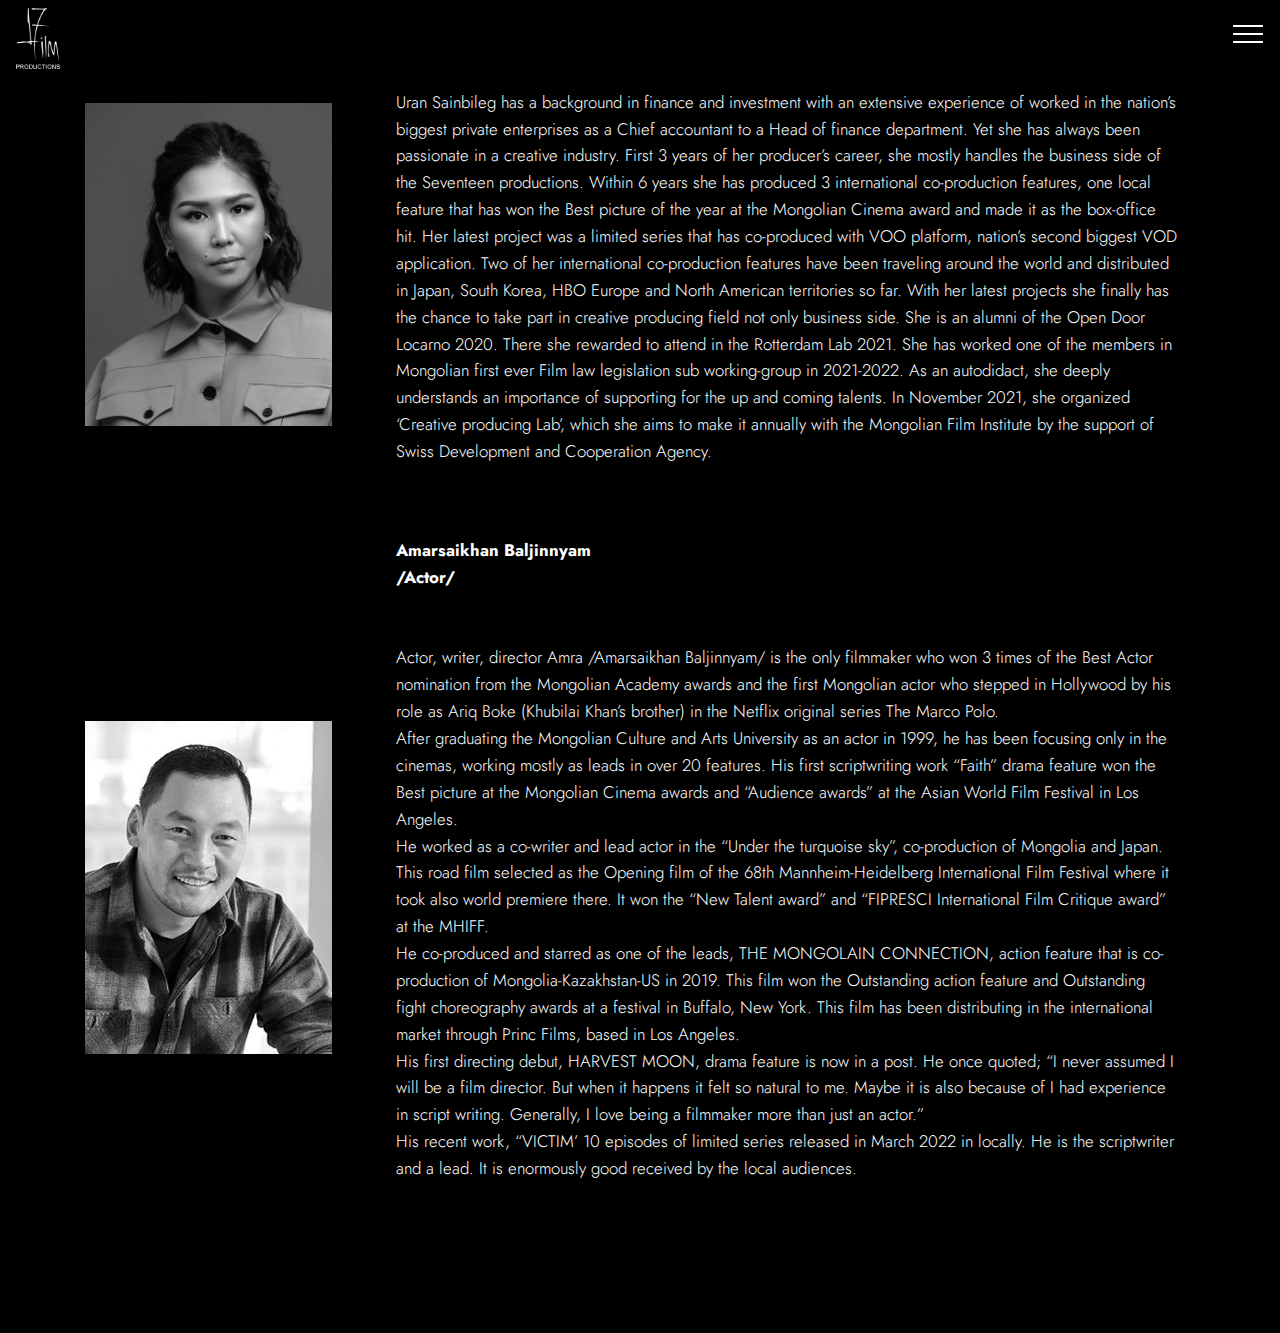
==== html.html @ 26e5ec29 "Add files via upload" ====
<!DOCTYPE html>
<html  >
<head>
  <!-- Site made with Mobirise Website Builder v4.12.4, https://mobirise.com -->
  <meta charset="UTF-8">
  <meta http-equiv="X-UA-Compatible" content="IE=edge">
  <meta name="generator" content="Mobirise v4.12.4, mobirise.com">
  <meta name="twitter:card" content="summary_large_image"/>
  <meta name="twitter:image:src" content="assets/images/html-meta.jpg">
  <meta property="og:image" content="assets/images/html-meta.jpg">
  <meta name="twitter:title" content="17 Production">
  <meta name="viewport" content="width=device-width, initial-scale=1, minimum-scale=1">
  <link rel="shortcut icon" href="assets/images/logo-white-122x169.png" type="image/x-icon">
  <meta name="description" content="17 Production - кино филм продакшин дэлгэрэнгүй
Seventeen productions is a leading Mongolian production company founded in 2016 with a name of IFI productions. It has changed the production name to Seventeen productions in 2019. It is core mission is developing the co-production model in the local film industry to establish a bridge between Mongolian talented filmmakers and international audiences. Primarily focusing on feature productions of variety of genres as social drama, road movie to mainstream action. It always welcomes to work with both upcoming and well-established talents. In the last 6 years Seventeen productions has produced total of 5 titles that includes 2 features with international productions. This milestone put them at a position of pioneer in co-production fields among the Mongolian filmmakers.">
  
  
  <title>17 Production</title>
  <link rel="stylesheet" href="assets/web/assets/mobirise-icons/mobirise-icons.css">
  <link rel="stylesheet" href="assets/bootstrap/css/bootstrap.min.css">
  <link rel="stylesheet" href="assets/bootstrap/css/bootstrap-grid.min.css">
  <link rel="stylesheet" href="assets/bootstrap/css/bootstrap-reboot.min.css">
  <link rel="stylesheet" href="assets/tether/tether.min.css">
  <link rel="stylesheet" href="assets/dropdown/css/style.css">
  <link rel="stylesheet" href="assets/animatecss/animate.min.css">
  <link rel="stylesheet" href="assets/theme/css/style.css">
  <link rel="preload" as="style" href="assets/mobirise/css/mbr-additional.css"><link rel="stylesheet" href="assets/mobirise/css/mbr-additional.css" type="text/css">
  
  
  
</head>
<body>
  <section class="menu cid-qTkzRZLJNu" once="menu" id="menu1-0">

    

    <nav class="navbar navbar-expand beta-menu navbar-dropdown align-items-center navbar-fixed-top collapsed">
        <button class="navbar-toggler navbar-toggler-right" type="button" data-toggle="collapse" data-target="#navbarSupportedContent" aria-controls="navbarSupportedContent" aria-expanded="false" aria-label="Toggle navigation">
            <div class="hamburger">
                <span></span>
                <span></span>
                <span></span>
                <span></span>
            </div>
        </button>
        <div class="menu-logo">
            <div class="navbar-brand">
                <span class="navbar-logo">
                    <a href="https://mobirise.com">
                         <img src="assets/images/logo-white-122x169.png" alt="Mobirise" title="" style="height: 3.8rem;">
                    </a>
                </span>
                
            </div>
        </div>
        <div class="collapse navbar-collapse" id="navbarSupportedContent">
            <ul class="navbar-nav nav-dropdown nav-right" data-app-modern-menu="true"><li class="nav-item">
                    <a class="nav-link link text-white display-4" href="page1.html">Harvest Moon &nbsp; &nbsp; &nbsp; &nbsp; &nbsp; &nbsp; &nbsp; &nbsp; &nbsp; &nbsp; &nbsp;&nbsp;</a>
                </li><li class="nav-item"><a class="nav-link link text-white display-4" href="page1.html#testimonials2-1y">The Mongolian Connection&nbsp; &nbsp; &nbsp; &nbsp; &nbsp; &nbsp; &nbsp; &nbsp; &nbsp; &nbsp; &nbsp; &nbsp;</a></li><li class="nav-item"><a class="nav-link link text-white display-4" href="http://undertheturquoisesky.com/" target="_blank">Under the turqouise sky &nbsp; &nbsp; &nbsp; &nbsp; &nbsp; &nbsp; &nbsp; &nbsp; &nbsp; &nbsp; &nbsp; &nbsp;</a></li><li class="nav-item"><a class="nav-link link text-white display-4" href="page1.html#testimonials2-25">Victim &nbsp; &nbsp; &nbsp; &nbsp; &nbsp; &nbsp; &nbsp; &nbsp; &nbsp; &nbsp; &nbsp; &nbsp;</a></li></ul>
            
        </div>
    </nav>
</section>

<section class="engine"><a href="https://mobirise.info/t">free amp templates</a></section><section class="testimonials2 cid-t61bu9Mz0l" id="testimonials2-i">

    

    

    <div class="container">
        <div class="media-container-row">
            <div class="mbr-figure pr-lg-5" style="width: 35%;">
              <img src="assets/images/uran-01-1162x1514.jpg" alt="" title="">
            </div>
            <div class="media-content px-3 align-self-center mbr-white py-2">
                    <p class="mbr-text testimonial-text mbr-fonts-style display-7"><strong>Uran Sainbileg </strong><br><strong>/Co-founder, Film producer/</strong><br><strong><br></strong><span style="font-style: normal;">Uran Sainbileg has a background in finance and investment with an extensive experience of worked in the nation’s biggest private enterprises as a Chief accountant to a Head of finance department. Yet she has always been passionate in a creative industry. First 3 years of her producer’s career, she mostly handles the business side of the Seventeen productions. Within 6 years she has produced 3 international co-production features, one local feature that has won the Best picture of the year at the Mongolian Cinema award and made it as the box-office hit. Her latest project was a limited series that has co-produced with VOO platform, nation’s second biggest VOD application. Two of her international co-production features have been traveling around the world and distributed in Japan, South Korea, HBO Europe and North American territories so far. With her latest projects she finally has the chance to take part in creative producing field not only business side. She is an alumni of the Open Door Locarno 2020. There she rewarded to attend in the Rotterdam Lab 2021. She has worked one of the members in Mongolian first ever Film law legislation sub working-group in 2021-2022. As an autodidact, she deeply understands an importance of supporting for the up and coming talents. In November 2021, she organized ‘Creative producing Lab’, which she aims to make it annually with the Mongolian Film Institute by the support of Swiss Development and Cooperation Agency.
                    </span></p>
                    <p class="mbr-author-name pt-4 mb-2 mbr-fonts-style display-7"></p>
                    <p class="mbr-author-desc mbr-fonts-style display-7"></p>
            </div>
        </div>
    </div>
</section>

<section class="testimonials2 cid-t61bvjloVz" id="testimonials2-j">

    

    

    <div class="container">
        <div class="media-container-row">
            <div class="mbr-figure pr-lg-5" style="width: 35%;">
              <img src="assets/images/amra-01-313x422.jpg" alt="" title="">
            </div>
            <div class="media-content px-3 align-self-center mbr-white py-2">
                    <p class="mbr-text testimonial-text mbr-fonts-style display-7"><span style="font-style: normal;"><strong>Amarsaikhan Baljinnyam</strong></span><br><span style="font-style: normal;"><strong>/Actor/<br></strong><br><br>Actor, writer, director Amra /Amarsaikhan Baljinnyam/ is the only filmmaker who won 3 times of the Best Actor nomination from the Mongolian Academy awards and the first Mongolian actor who stepped in Hollywood by his role as Ariq Boke (Khubilai Khan’s brother) in the Netflix original series The Marco Polo.
<br>After graduating the Mongolian Culture and Arts University as an actor in 1999, he has been focusing only in the cinemas, working mostly as leads in over 20 features. His first scriptwriting work “Faith” drama feature won the Best picture at the Mongolian Cinema awards and “Audience awards” at the Asian World Film Festival in Los Angeles.
<br>He worked as a co-writer and lead actor in the “Under the turquoise sky”, co-production of Mongolia and Japan. This road film selected as the Opening film of the 68th Mannheim-Heidelberg International Film Festival where it took also world premiere there. It won the “New Talent award” and “FIPRESCI International Film Critique award” at the MHIFF.
<br>He co-produced and starred as one of the leads, THE MONGOLAIN CONNECTION, action feature that is co-production of Mongolia-Kazakhstan-US in 2019. This film won the Outstanding action feature and Outstanding fight choreography awards at a festival in Buffalo, New York. This film has been distributing in the international market through Princ Films, based in Los Angeles.
<br>His first directing debut, HARVEST MOON, drama feature is now in a post. He once quoted; “I never assumed I will be a film director. But when it happens it felt so natural to me. Maybe it is also because of I had experience in script writing. Generally, I love being a filmmaker more than just an actor.”
<br>His recent work, “VICTIM’ 10 episodes of limited series released in March 2022 in locally. He is the scriptwriter and a lead. It is enormously good received by the local audiences. &nbsp;</span></p>
                    <p class="mbr-author-name pt-4 mb-2 mbr-fonts-style display-7"></p>
                    <p class="mbr-author-desc mbr-fonts-style display-7"></p>
            </div>
        </div>
    </div>
</section>

<section once="footers" class="cid-t6aCAjxjKw" id="footer6-19">

    

    

    <div class="container">
        <div class="media-container-row align-center mbr-white">
            <div class="col-12">
                <p class="mbr-text mb-0 mbr-fonts-style display-7">
                    © 17PRODUCTION.MN | ALL RIGHTS RESERVED. DEVELOPED BY FAST LINE LLC © 2022 ОН
                </p>
            </div>
        </div>
    </div>
</section>


  <script src="assets/web/assets/jquery/jquery.min.js"></script>
  <script src="assets/popper/popper.min.js"></script>
  <script src="assets/bootstrap/js/bootstrap.min.js"></script>
  <script src="assets/tether/tether.min.js"></script>
  <script src="assets/dropdown/js/nav-dropdown.js"></script>
  <script src="assets/dropdown/js/navbar-dropdown.js"></script>
  <script src="assets/touchswipe/jquery.touch-swipe.min.js"></script>
  <script src="assets/viewportchecker/jquery.viewportchecker.js"></script>
  <script src="assets/smoothscroll/smooth-scroll.js"></script>
  <script src="assets/theme/js/script.js"></script>
  
  
  <input name="animation" type="hidden">
  </body>
</html>
---- assets/web/assets/mobirise-icons/mobirise-icons.css ----
@font-face {
  font-family: 'MobiriseIcons';
  src:  url('mobirise-icons.eot?spat4u');
  src:  url('mobirise-icons.eot?spat4u#iefix') format('embedded-opentype'),
    url('mobirise-icons.ttf?spat4u') format('truetype'),
    url('mobirise-icons.woff?spat4u') format('woff'),
    url('mobirise-icons.svg?spat4u#MobiriseIcons') format('svg');
  font-weight: normal;
  font-style: normal;
  font-display: swap;
}

[class^="mbri-"], [class*=" mbri-"] {
  /* use !important to prevent issues with browser extensions that change fonts */
  font-family: MobiriseIcons !important;
  speak: none;
  font-style: normal;
  font-weight: normal;
  font-variant: normal;
  text-transform: none;
  line-height: 1;

  /* Better Font Rendering =========== */
  -webkit-font-smoothing: antialiased;
  -moz-osx-font-smoothing: grayscale;
}

.mbri-add-submenu:before {
  content: "\e900";
}
.mbri-alert:before {
  content: "\e901";
}
.mbri-align-center:before {
  content: "\e902";
}
.mbri-align-justify:before {
  content: "\e903";
}
.mbri-align-left:before {
  content: "\e904";
}
.mbri-align-right:before {
  content: "\e905";
}
.mbri-android:before {
  content: "\e906";
}
.mbri-apple:before {
  content: "\e907";
}
.mbri-arrow-down:before {
  content: "\e908";
}
.mbri-arrow-next:before {
  content: "\e909";
}
.mbri-arrow-prev:before {
  content: "\e90a";
}
.mbri-arrow-up:before {
  content: "\e90b";
}
.mbri-bold:before {
  content: "\e90c";
}
.mbri-bookmark:before {
  content: "\e90d";
}
.mbri-bootstrap:before {
  content: "\e90e";
}
.mbri-briefcase:before {
  content: "\e90f";
}
.mbri-browse:before {
  content: "\e910";
}
.mbri-bulleted-list:before {
  content: "\e911";
}
.mbri-calendar:before {
  content: "\e912";
}
.mbri-camera:before {
  content: "\e913";
}
.mbri-cart-add:before {
  content: "\e914";
}
.mbri-cart-full:before {
  content: "\e915";
}
.mbri-cash:before {
  content: "\e916";
}
.mbri-change-style:before {
  content: "\e917";
}
.mbri-chat:before {
  content: "\e918";
}
.mbri-clock:before {
  content: "\e919";
}
.mbri-close:before {
  content: "\e91a";
}
.mbri-cloud:before {
  content: "\e91b";
}
.mbri-code:before {
  content: "\e91c";
}
.mbri-contact-form:before {
  content: "\e91d";
}
.mbri-credit-card:before {
  content: "\e91e";
}
.mbri-cursor-click:before {
  content: "\e91f";
}
.mbri-cust-feedback:before {
  content: "\e920";
}
.mbri-database:before {
  content: "\e921";
}
.mbri-delivery:before {
  content: "\e922";
}
.mbri-desktop:before {
  content: "\e923";
}
.mbri-devices:before {
  content: "\e924";
}
.mbri-down:before {
  content: "\e925";
}
.mbri-download:before {
  content: "\e989";
}
.mbri-drag-n-drop:before {
  content: "\e927";
}
.mbri-drag-n-drop2:before {
  content: "\e928";
}
.mbri-edit:before {
  content: "\e929";
}
.mbri-edit2:before {
  content: "\e92a";
}
.mbri-error:before {
  content: "\e92b";
}
.mbri-extension:before {
  content: "\e92c";
}
.mbri-features:before {
  content: "\e92d";
}
.mbri-file:before {
  content: "\e92e";
}
.mbri-flag:before {
  content: "\e92f";
}
.mbri-folder:before {
  content: "\e930";
}
.mbri-gift:before {
  content: "\e931";
}
.mbri-github:before {
  content: "\e932";
}
.mbri-globe:before {
  content: "\e933";
}
.mbri-globe-2:before {
  content: "\e934";
}
.mbri-growing-chart:before {
  content: "\e935";
}
.mbri-hearth:before {
  content: "\e936";
}
.mbri-help:before {
  content: "\e937";
}
.mbri-home:before {
  content: "\e938";
}
.mbri-hot-cup:before {
  content: "\e939";
}
.mbri-idea:before {
  content: "\e93a";
}
.mbri-image-gallery:before {
  content: "\e93b";
}
.mbri-image-slider:before {
  content: "\e93c";
}
.mbri-info:before {
  content: "\e93d";
}
.mbri-italic:before {
  content: "\e93e";
}
.mbri-key:before {
  content: "\e93f";
}
.mbri-laptop:before {
  content: "\e940";
}
.mbri-layers:before {
  content: "\e941";
}
.mbri-left-right:before {
  content: "\e942";
}
.mbri-left:before {
  content: "\e943";
}
.mbri-letter:before {
  content: "\e944";
}
.mbri-like:before {
  content: "\e945";
}
.mbri-link:before {
  content: "\e946";
}
.mbri-lock:before {
  content: "\e947";
}
.mbri-login:before {
  content: "\e948";
}
.mbri-logout:before {
  content: "\e949";
}
.mbri-magic-stick:before {
  content: "\e94a";
}
.mbri-map-pin:before {
  content: "\e94b";
}
.mbri-menu:before {
  content: "\e94c";
}
.mbri-mobile:before {
  content: "\e94d";
}
.mbri-mobile2:before {
  content: "\e94e";
}
.mbri-mobirise:before {
  content: "\e94f";
}
.mbri-more-horizontal:before {
  content: "\e950";
}
.mbri-more-vertical:before {
  content: "\e951";
}
.mbri-music:before {
  content: "\e952";
}
.mbri-new-file:before {
  content: "\e953";
}
.mbri-numbered-list:before {
  content: "\e954";
}
.mbri-opened-folder:before {
  content: "\e955";
}
.mbri-pages:before {
  content: "\e956";
}
.mbri-paper-plane:before {
  content: "\e957";
}
.mbri-paperclip:before {
  content: "\e958";
}
.mbri-photo:before {
  content: "\e959";
}
.mbri-photos:before {
  content: "\e95a";
}
.mbri-pin:before {
  content: "\e95b";
}
.mbri-play:before {
  content: "\e95c";
}
.mbri-plus:before {
  content: "\e95d";
}
.mbri-preview:before {
  content: "\e95e";
}
.mbri-print:before {
  content: "\e95f";
}
.mbri-protect:before {
  content: "\e960";
}
.mbri-question:before {
  content: "\e961";
}
.mbri-quote-left:before {
  content: "\e962";
}
.mbri-quote-right:before {
  content: "\e963";
}
.mbri-refresh:before {
  content: "\e964";
}
.mbri-responsive:before {
  content: "\e965";
}
.mbri-right:before {
  content: "\e966";
}
.mbri-rocket:before {
  content: "\e967";
}
.mbri-sad-face:before {
  content: "\e968";
}
.mbri-sale:before {
  content: "\e969";
}
.mbri-save:before {
  content: "\e96a";
}
.mbri-search:before {
  content: "\e96b";
}
.mbri-setting:before {
  content: "\e96c";
}
.mbri-setting2:before {
  content: "\e96d";
}
.mbri-setting3:before {
  content: "\e96e";
}
.mbri-share:before {
  content: "\e96f";
}
.mbri-shopping-bag:before {
  content: "\e970";
}
.mbri-shopping-basket:before {
  content: "\e971";
}
.mbri-shopping-cart:before {
  content: "\e972";
}
.mbri-sites:before {
  content: "\e973";
}
.mbri-smile-face:before {
  content: "\e974";
}
.mbri-speed:before {
  content: "\e975";
}
.mbri-star:before {
  content: "\e976";
}
.mbri-success:before {
  content: "\e977";
}
.mbri-sun:before {
  content: "\e978";
}
.mbri-sun2:before {
  content: "\e979";
}
.mbri-tablet:before {
  content: "\e97a";
}
.mbri-tablet-vertical:before {
  content: "\e97b";
}
.mbri-target:before {
  content: "\e97c";
}
.mbri-timer:before {
  content: "\e97d";
}
.mbri-to-ftp:before {
  content: "\e97e";
}
.mbri-to-local-drive:before {
  content: "\e97f";
}
.mbri-touch-swipe:before {
  content: "\e980";
}
.mbri-touch:before {
  content: "\e981";
}
.mbri-trash:before {
  content: "\e982";
}
.mbri-underline:before {
  content: "\e983";
}
.mbri-unlink:before {
  content: "\e984";
}
.mbri-unlock:before {
  content: "\e985";
}
.mbri-up-down:before {
  content: "\e986";
}
.mbri-up:before {
  content: "\e987";
}
.mbri-update:before {
  content: "\e988";
}
.mbri-upload:before {
 content: "\e926"; 
}
.mbri-user:before {
  content: "\e98a";
}
.mbri-user2:before {
  content: "\e98b";
}
.mbri-users:before {
  content: "\e98c";
}
.mbri-video:before {
  content: "\e98d";
}
.mbri-video-play:before {
  content: "\e98e";
}
.mbri-watch:before {
  content: "\e98f";
}
.mbri-website-theme:before {
  content: "\e990";
}
.mbri-wifi:before {
  content: "\e991";
}
.mbri-windows:before {
  content: "\e992";
}
.mbri-zoom-out:before {
  content: "\e993";
}
.mbri-redo:before {
  content: "\e994";
}
.mbri-undo:before {
  content: "\e995";
}
---- assets/dropdown/css/style.css ----
.navbar-dropdown {
  left: 0;
  padding: 0;
  position: absolute;
  right: 0;
  top: 0;
  transition: all 0.45s ease;
  z-index: 1030;
  background: #282828; }
  .navbar-dropdown .navbar-logo {
    margin-right: 0.8rem;
    transition: margin 0.3s ease-in-out;
    vertical-align: middle; }
    .navbar-dropdown .navbar-logo img {
      height: 3.125rem;
      transition: all 0.3s ease-in-out; }
    .navbar-dropdown .navbar-logo.mbr-iconfont {
      font-size: 3.125rem;
      line-height: 3.125rem; }
  .navbar-dropdown .navbar-caption {
    font-weight: 700;
    white-space: normal;
    vertical-align: -4px;
    line-height: 3.125rem !important; }
    .navbar-dropdown .navbar-caption, .navbar-dropdown .navbar-caption:hover {
      color: inherit;
      text-decoration: none; }
  .navbar-dropdown .mbr-iconfont + .navbar-caption {
    vertical-align: -1px; }
  .navbar-dropdown.navbar-fixed-top {
    position: fixed; }
  .navbar-dropdown .navbar-brand span {
    vertical-align: -4px; }
  .navbar-dropdown.bg-color.transparent {
    background: none; }
  .navbar-dropdown.navbar-short .navbar-brand {
    padding: 0.625rem 0; }
    .navbar-dropdown.navbar-short .navbar-brand span {
      vertical-align: -1px; }
  .navbar-dropdown.navbar-short .navbar-caption {
    line-height: 2.375rem !important;
    vertical-align: -2px; }
  .navbar-dropdown.navbar-short .navbar-logo {
    margin-right: 0.5rem; }
    .navbar-dropdown.navbar-short .navbar-logo img {
      height: 2.375rem; }
    .navbar-dropdown.navbar-short .navbar-logo.mbr-iconfont {
      font-size: 2.375rem;
      line-height: 2.375rem; }
  .navbar-dropdown.navbar-short .mbr-table-cell {
    height: 3.625rem; }
  .navbar-dropdown .navbar-close {
    left: 0.6875rem;
    position: fixed;
    top: 0.75rem;
    z-index: 1000; }
  .navbar-dropdown .hamburger-icon {
    content: "";
    display: inline-block;
    vertical-align: middle;
    width: 16px;
    -webkit-box-shadow: 0 -6px 0 1px #282828,0 0 0 1px #282828,0 6px 0 1px #282828;
    -moz-box-shadow: 0 -6px 0 1px #282828,0 0 0 1px #282828,0 6px 0 1px #282828;
    box-shadow: 0 -6px 0 1px #282828,0 0 0 1px #282828,0 6px 0 1px #282828; }

.dropdown-menu .dropdown-toggle[data-toggle="dropdown-submenu"]::after {
  border-bottom: 0.35em solid transparent;
  border-left: 0.35em solid;
  border-right: 0;
  border-top: 0.35em solid transparent;
  margin-left: 0.3rem; }

.dropdown-menu .dropdown-item:focus {
  outline: 0; }

.nav-dropdown {
  font-size: 0.75rem;
  font-weight: 500;
  height: auto !important; }
  .nav-dropdown .nav-btn {
    padding-left: 1rem; }
  .nav-dropdown .link {
    margin: .667em 1.667em;
    font-weight: 500;
    padding: 0;
    transition: color .2s ease-in-out; }
    .nav-dropdown .link.dropdown-toggle {
      margin-right: 2.583em; }
      .nav-dropdown .link.dropdown-toggle::after {
        margin-left: .25rem;
        border-top: 0.35em solid;
        border-right: 0.35em solid transparent;
        border-left: 0.35em solid transparent;
        border-bottom: 0; }
      .nav-dropdown .link.dropdown-toggle[aria-expanded="true"] {
        margin: 0;
        padding: 0.667em 3.263em  0.667em 1.667em; }
  .nav-dropdown .link::after,
  .nav-dropdown .dropdown-item::after {
    color: inherit; }
  .nav-dropdown .btn {
    font-size: 0.75rem;
    font-weight: 700;
    letter-spacing: 0;
    margin-bottom: 0;
    padding-left: 1.25rem;
    padding-right: 1.25rem; }
  .nav-dropdown .dropdown-menu {
    border-radius: 0;
    border: 0;
    left: 0;
    margin: 0;
    padding-bottom: 1.25rem;
    padding-top: 1.25rem;
    position: relative; }
  .nav-dropdown .dropdown-submenu {
    margin-left: 0.125rem;
    top: 0; }
  .nav-dropdown .dropdown-item {
    font-weight: 500;
    line-height: 2;
    padding: 0.3846em 4.615em 0.3846em 1.5385em;
    position: relative;
    transition: color .2s ease-in-out, background-color .2s ease-in-out; }
    .nav-dropdown .dropdown-item::after {
      margin-top: -0.3077em;
      position: absolute;
      right: 1.1538em;
      top: 50%; }
    .nav-dropdown .dropdown-item:focus, .nav-dropdown .dropdown-item:hover {
      background: none; }

@media (max-width: 767px) {
  .nav-dropdown.navbar-toggleable-sm {
    bottom: 0;
    display: none;
    left: 0;
    overflow-x: hidden;
    position: fixed;
    top: 0;
    transform: translateX(-100%);
    -ms-transform: translateX(-100%);
    -webkit-transform: translateX(-100%);
    width: 18.75rem;
    z-index: 999; } }
.nav-dropdown.navbar-toggleable-xl {
  bottom: 0;
  display: none;
  left: 0;
  overflow-x: hidden;
  position: fixed;
  top: 0;
  transform: translateX(-100%);
  -ms-transform: translateX(-100%);
  -webkit-transform: translateX(-100%);
  width: 18.75rem;
  z-index: 999; }

.nav-dropdown-sm {
  display: block !important;
  overflow-x: hidden;
  overflow: auto;
  padding-top: 3.875rem; }
  .nav-dropdown-sm::after {
    content: "";
    display: block;
    height: 3rem;
    width: 100%; }
  .nav-dropdown-sm.collapse.in ~ .navbar-close {
    display: block !important; }
  .nav-dropdown-sm.collapsing, .nav-dropdown-sm.collapse.in {
    transform: translateX(0);
    -ms-transform: translateX(0);
    -webkit-transform: translateX(0);
    transition: all 0.25s ease-out;
    -webkit-transition: all 0.25s ease-out;
    background: #282828; }
  .nav-dropdown-sm.collapsing[aria-expanded="false"] {
    transform: translateX(-100%);
    -ms-transform: translateX(-100%);
    -webkit-transform: translateX(-100%); }
  .nav-dropdown-sm .nav-item {
    display: block;
    margin-left: 0 !important;
    padding-left: 0; }
  .nav-dropdown-sm .link,
  .nav-dropdown-sm .dropdown-item {
    border-top: 1px dotted rgba(255, 255, 255, 0.1);
    font-size: 0.8125rem;
    line-height: 1.6;
    margin: 0 !important;
    padding: 0.875rem 2.4rem 0.875rem 1.5625rem !important;
    position: relative;
    white-space: normal; }
    .nav-dropdown-sm .link:focus, .nav-dropdown-sm .link:hover,
    .nav-dropdown-sm .dropdown-item:focus,
    .nav-dropdown-sm .dropdown-item:hover {
      background: rgba(0, 0, 0, 0.2) !important;
      color: #c0a375; }
  .nav-dropdown-sm .nav-btn {
    position: relative;
    padding: 1.5625rem 1.5625rem 0 1.5625rem; }
    .nav-dropdown-sm .nav-btn::before {
      border-top: 1px dotted rgba(255, 255, 255, 0.1);
      content: "";
      left: 0;
      position: absolute;
      top: 0;
      width: 100%; }
    .nav-dropdown-sm .nav-btn + .nav-btn {
      padding-top: 0.625rem; }
      .nav-dropdown-sm .nav-btn + .nav-btn::before {
        display: none; }
  .nav-dropdown-sm .btn {
    padding: 0.625rem 0; }
  .nav-dropdown-sm .dropdown-toggle[data-toggle="dropdown-submenu"]::after {
    margin-left: .25rem;
    border-top: 0.35em solid;
    border-right: 0.35em solid transparent;
    border-left: 0.35em solid transparent;
    border-bottom: 0; }
  .nav-dropdown-sm .dropdown-toggle[data-toggle="dropdown-submenu"][aria-expanded="true"]::after {
    border-top: 0;
    border-right: 0.35em solid transparent;
    border-left: 0.35em solid transparent;
    border-bottom: 0.35em solid; }
  .nav-dropdown-sm .dropdown-menu {
    margin: 0;
    padding: 0;
    position: relative;
    top: 0;
    left: 0;
    width: 100%;
    border: 0;
    float: none;
    border-radius: 0;
    background: none; }
  .nav-dropdown-sm .dropdown-submenu {
    left: 100%;
    margin-left: 0.125rem;
    margin-top: -1.25rem;
    top: 0; }

.navbar-toggleable-sm .nav-dropdown .dropdown-menu {
  position: absolute; }

.navbar-toggleable-sm .nav-dropdown .dropdown-submenu {
  left: 100%;
  margin-left: 0.125rem;
  margin-top: -1.25rem;
  top: 0; }

.navbar-toggleable-sm.opened .nav-dropdown .dropdown-menu {
  position: relative; }

.navbar-toggleable-sm.opened .nav-dropdown .dropdown-submenu {
  left: 0;
  margin-left: 00rem;
  margin-top: 0rem;
  top: 0; }

.is-builder .nav-dropdown.collapsing {
  transition: none !important; }

/*# sourceMappingURL=style.css.map */
---- assets/theme/css/style.css ----
.engine {
	position: absolute;
	text-indent: -2400px;
	text-align: center;
	padding: 0;
	top: 0;
	left: -2400px;
}/*!
 * Mobirise v4 theme (https://mobirise.com/)
 * Copyright 2017 Mobirise
 */
section {
  background-color: #eeeeee;
}

.form-control:focus {
  box-shadow: none;
}

:focus {
  outline: none;
}

body {
  font-style: normal;
  line-height: 1.5;
}

section,
.container,
.container-fluid {
  position: relative;
  word-wrap: break-word;
}

a.mbr-iconfont:hover {
  text-decoration: none;
}

.article .lead p,
.article .lead ul,
.article .lead ol,
.article .lead pre,
.article .lead blockquote {
  margin-bottom: 0;
}

ul,
ol,
pre,
blockquote {
  margin-bottom: 2.3125rem;
}

pre {
  background: #f4f4f4;
  padding: 10px 24px;
  white-space: pre-wrap;
}

.inactive {
  -webkit-user-select: none;
  -moz-user-select: none;
  -ms-user-select: none;
  user-select: none;
  pointer-events: none;
  -webkit-user-drag: none;
  user-drag: none;
}

.mbr-section__comments .row {
  justify-content: center;
  -webkit-justify-content: center;
}

a {
  font-style: normal;
  font-weight: 400;
  cursor: pointer;
}

a, a:hover {
  text-decoration: none;
}

figure {
  margin-bottom: 0;
}

body {
  color: #232323;
}

h1,
h2,
h3,
h4,
h5,
h6,
.h1,
.h2,
.h3,
.h4,
.h5,
.h6,
.display-1,
.display-2,
.display-3,
.display-4 {
  line-height: 1;
  word-break: break-word;
  word-wrap: break-word;
}

.mbr-section-title {
  font-style: normal;
  line-height: 1.2;
}

.mbr-section-subtitle {
  line-height: 1.3;
}

.mbr-text {
  font-style: normal;
  line-height: 1.6;
}

b,
strong {
  font-weight: bold;
}

blockquote {
  padding: 10px 0 10px 20px;
  position: relative;
  border-left: 2px solid;
  border-color: #ff3366;
}

input:-webkit-autofill, input:-webkit-autofill:hover, input:-webkit-autofill:focus, input:-webkit-autofill:active {
  transition-delay: 9999s;
  transition-property: background-color, color;
}

textarea[type='hidden'] {
  display: none;
}

body {
  position: relative;
}

section {
  background-position: 50% 50%;
  background-repeat: no-repeat;
  background-size: cover;
}

section .mbr-background-video,
section .mbr-background-video-preview {
  position: absolute;
  bottom: 0;
  left: 0;
  right: 0;
  top: 0;
}

.hidden {
  visibility: hidden;
}

.mbr-z-index20 {
  z-index: 20;
}

/*! Base colors */
.mbr-white {
  color: #ffffff;
}

.mbr-black {
  color: #000000;
}

.mbr-bg-white {
  background-color: #ffffff;
}

.mbr-bg-black {
  background-color: #000000;
}

/*! Text-aligns */
.align-left {
  text-align: left;
}

.align-center {
  text-align: center;
}

.align-right {
  text-align: right;
}

@media (max-width: 767px) {
  .align-left,
  .align-center,
  .align-right,
  .mbr-section-btn,
  .mbr-section-title {
    text-align: center;
  }
}

/*! Font-weight  */
.mbr-light {
  font-weight: 300;
}

.mbr-regular {
  font-weight: 400;
}

.mbr-semibold {
  font-weight: 500;
}

.mbr-bold {
  font-weight: 700;
}

/*! Media  */
.media-size-item {
  -moz-flex: 1 1 auto;
  -o-flex: 1 1 auto;
  flex: 1 1 auto;
}

.media-content {
  flex-basis: 100%;
}

.media-container-row {
  display: flex;
  flex-direction: row;
  flex-wrap: wrap;
  justify-content: center;
  align-content: center;
  align-items: start;
}

.media-container-row .media-size-item {
  width: 400px;
}

.media-container-column {
  display: flex;
  flex-direction: column;
  flex-wrap: wrap;
  justify-content: center;
  align-content: center;
  align-items: stretch;
}

.media-container-column > * {
  width: 100%;
}

@media (min-width: 992px) {
  .media-container-row {
    flex-wrap: nowrap;
  }
}

figure {
  overflow: hidden;
}

figure[mbr-media-size] {
  transition: width 0.1s;
}

.mbr-figure img,
.mbr-figure iframe {
  display: block;
  width: 100%;
}

.card {
  background-color: transparent;
  border: none;
}

.card-box {
  width: 100%;
}

.card-img {
  text-align: center;
  flex-shrink: 0;
  -webkit-flex-shrink: 0;
}

.media {
  max-width: 100%;
  margin: 0 auto;
}

.mbr-figure {
  -ms-grid-row-align: center;
  align-self: center;
}

.media-container > div {
  max-width: 100%;
}

.mbr-figure img,
.card-img img {
  width: 100%;
}

@media (max-width: 991px) {
  .media-size-item {
    width: auto !important;
  }
  .media {
    width: auto;
  }
  .mbr-figure {
    width: 100% !important;
  }
}

/*! Buttons */
.btn {
  font-weight: 500;
  border-width: 2px;
  font-style: normal;
  letter-spacing: 1px;
  margin: .4rem .8rem;
  white-space: normal;
  transition: all .3s ease-in-out;
  display: inline-flex;
  align-items: center;
  justify-content: center;
  word-break: break-word;
  -webkit-align-items: center;
  -webkit-justify-content: center;
  display: -webkit-inline-flex;
}

.btn-sm {
  font-weight: 500;
  letter-spacing: 1px;
  transition: all .3s ease-in-out;
}

.btn-md {
  font-weight: 500;
  letter-spacing: 1px;
  margin: .4rem .8rem !important;
  transition: all .3s ease-in-out;
}

.btn-lg {
  font-weight: 500;
  letter-spacing: 1px;
  margin: .4rem .8rem !important;
  transition: all .3s ease-in-out;
}

.mbr-section-btn {
  margin-left: -0.25rem;
  margin-right: -0.25rem;
  font-size: 0;
}

nav .mbr-section-btn {
  margin-left: 0rem;
  margin-right: 0rem;
}

.btn-form {
  border-radius: 0;
}

.btn-form:hover {
  cursor: pointer;
}

/*! Btn icon margin */
.btn .mbr-iconfont,
.btn.btn-sm .mbr-iconfont {
  cursor: pointer;
  margin-right: 0.5rem;
}

.btn.btn-md .mbr-iconfont,
.btn.btn-md .mbr-iconfont {
  margin-right: 0.8rem;
}

.mbr-regular {
  font-weight: 400;
}

.mbr-semibold {
  font-weight: 500;
}

.mbr-bold {
  font-weight: 700;
}

[type='submit'] {
  -webkit-appearance: none;
}

/*! Full-screen */
.mbr-fullscreen .mbr-overlay {
  min-height: 100vh;
}

.mbr-fullscreen {
  display: flex;
  display: -moz-flex;
  display: -ms-flex;
  display: -o-flex;
  align-items: center;
  -webkit-align-items: center;
  min-height: 100vh;
  padding-top: 3rem;
  padding-bottom: 3rem;
}

/*! Map */
.map {
  height: 25rem;
  position: relative;
}

.map iframe {
  width: 100%;
  height: 100%;
}

.mbr-overlay {
  background-color: #000;
  bottom: 0;
  left: 0;
  opacity: .5;
  position: absolute;
  right: 0;
  top: 0;
  z-index: 0;
  pointer-events: none;
}

/* Form */
blockquote {
  font-style: italic;
  padding: 10px 0 10px 20px;
  font-size: 1.09rem;
  position: relative;
  border-width: 3px;
}

.form-control {
  background-color: #f5f5f5;
  box-shadow: none;
  color: #565656;
  line-height: 1.43;
  min-height: 3.5em;
  padding: 1.07em .5em;
}

.form-control, .form-control:focus {
  border: 1px solid #e8e8e8;
}

.form-active .form-control:invalid {
  border-color: red;
}

.form-control-label {
  position: relative;
  cursor: pointer;
  margin-bottom: .357em;
  padding: 0;
}

.alert {
  color: #ffffff;
  border-radius: 0;
  border: 0;
  font-size: .875rem;
  line-height: 1.5;
  margin-bottom: 1.875rem;
  padding: 1.25rem;
  position: relative;
}

.alert.alert-form::after {
  background-color: inherit;
  bottom: -7px;
  content: "";
  display: block;
  height: 14px;
  left: 50%;
  margin-left: -7px;
  position: absolute;
  transform: rotate(45deg);
  width: 14px;
  -webkit-transform: rotate(45deg);
}

.form-asterisk {
  font-family: initial;
  position: absolute;
  top: -2px;
  font-weight: normal;
}

/*! Scroll to top arrow */
#scrollToTop a i:before {
  content: '';
  position: absolute;
  height: 40%;
  top: 25%;
  background: #fff;
  width: 2px;
  left: calc(50% - 1px);
}

#scrollToTop a i:after {
  content: '';
  position: absolute;
  display: block;
  border-top: 2px solid #fff;
  border-right: 2px solid #fff;
  width: 40%;
  height: 40%;
  left: 30%;
  bottom: 30%;
  transform: rotate(135deg);
  -webkit-transform: rotate(135deg);
}

.mbr-arrow-up {
  bottom: 25px;
  right: 90px;
  position: fixed;
  text-align: right;
  z-index: 5000;
  color: #ffffff;
  font-size: 32px;
  transform: rotate(180deg);
  -webkit-transform: rotate(180deg);
}

.mbr-arrow-up a {
  background: rgba(0, 0, 0, 0.2);
  border-radius: 3px;
  color: #fff;
  display: inline-block;
  height: 60px;
  width: 60px;
  outline-style: none !important;
  position: relative;
  text-decoration: none;
  transition: all 0.3s ease-in-out;
  cursor: pointer;
  text-align: center;
}

.mbr-arrow-up a:hover {
  background-color: rgba(0, 0, 0, 0.4);
}

.mbr-arrow-up a i {
  line-height: 60px;
}

.mbr-arrow-up-icon {
  display: block;
  color: #fff;
}

.mbr-arrow-up-icon::before {
  content: '\203a';
  display: inline-block;
  font-family: serif;
  font-size: 32px;
  line-height: 1;
  font-style: normal;
  position: relative;
  top: 6px;
  left: -4px;
  -webkit-transform: rotate(-90deg);
  transform: rotate(-90deg);
}

/*! Arrow Down */
.mbr-arrow {
  position: absolute;
  bottom: 45px;
  left: 50%;
  width: 60px;
  height: 60px;
  cursor: pointer;
  background-color: rgba(80, 80, 80, 0.5);
  border-radius: 50%;
  -webkit-transform: translateX(-50%);
  transform: translateX(-50%);
}

.mbr-arrow > a {
  display: inline-block;
  text-decoration: none;
  outline-style: none;
  -webkit-animation: arrowdown 1.7s ease-in-out infinite;
  animation: arrowdown 1.7s ease-in-out infinite;
}

.mbr-arrow > a > i {
  position: absolute;
  top: -2px;
  left: 15px;
  font-size: 2rem;
}

@keyframes arrowdown {
  0% {
    transform: translateY(0px);
    -webkit-transform: translateY(0px);
  }
  50% {
    transform: translateY(-5px);
    -webkit-transform: translateY(-5px);
  }
  100% {
    transform: translateY(0px);
    -webkit-transform: translateY(0px);
  }
}

@-webkit-keyframes arrowdown {
  0% {
    transform: translateY(0px);
    -webkit-transform: translateY(0px);
  }
  50% {
    transform: translateY(-5px);
    -webkit-transform: translateY(-5px);
  }
  100% {
    transform: translateY(0px);
    -webkit-transform: translateY(0px);
  }
}

@media (max-width: 500px) {
  .mbr-arrow-up {
    left: 50%;
    right: auto;
    transform: translateX(-50%) rotate(180deg);
    -webkit-transform: translateX(-50%) rotate(180deg);
  }
}

/*Gradients animation*/
@keyframes gradient-animation {
  from {
    background-position: 0% 100%;
    -webkit-animation-timing-function: ease-in-out;
            animation-timing-function: ease-in-out;
  }
  to {
    background-position: 100% 0%;
    -webkit-animation-timing-function: ease-in-out;
            animation-timing-function: ease-in-out;
  }
}

@-webkit-keyframes gradient-animation {
  from {
    background-position: 0% 100%;
    -webkit-animation-timing-function: ease-in-out;
            animation-timing-function: ease-in-out;
  }
  to {
    background-position: 100% 0%;
    -webkit-animation-timing-function: ease-in-out;
            animation-timing-function: ease-in-out;
  }
}

.bg-gradient {
  background-size: 200% 200%;
  animation: gradient-animation 5s infinite alternate;
  -webkit-animation: gradient-animation 5s infinite alternate;
}

.menu .navbar-brand {
  display: -webkit-flex;
}

.menu .navbar-brand span {
  display: flex;
  display: -webkit-flex;
}

.menu .navbar-brand .navbar-caption-wrap {
  display: -webkit-flex;
}

.menu .navbar-brand .navbar-logo img {
  display: -webkit-flex;
}

@media (min-width: 768px) and (max-width: 1023px) {
  .menu .navbar-toggleable-sm .navbar-nav {
    display: -ms-flexbox;
  }
}

@media (max-width: 1023px) {
  .menu .navbar-collapse {
    max-height: 93.5vh;
  }
  .menu .navbar-collapse.show {
    overflow: auto;
  }
}

@media (min-width: 1024px) {
  .menu .navbar-nav.nav-dropdown {
    display: -webkit-flex;
  }
  .menu .navbar-toggleable-sm .navbar-collapse {
    display: -webkit-flex !important;
  }
  .menu .collapsed .navbar-collapse {
    max-height: 93.5vh;
  }
  .menu .collapsed .navbar-collapse.show {
    overflow: auto;
  }
}

@media (max-width: 767px) {
  .menu .navbar-collapse {
    max-height: 80vh;
  }
}

/* Others*/
.note-check a[data-value=Rubik] {
  font-style: normal;
}

.mbr-arrow a {
  color: #ffffff;
}

@media (max-width: 767px) {
  .mbr-arrow {
    display: none;
  }
}

.navbar {
  display: -webkit-flex;
  -webkit-flex-wrap: wrap;
  -webkit-align-items: center;
  -webkit-justify-content: space-between;
}

.navbar-collapse {
  -webkit-flex-basis: 100%;
  -webkit-flex-grow: 1;
  -webkit-align-items: center;
}

.nav-dropdown .link {
  padding: 0.667em 1.667em !important;
  margin: 0 !important;
}

.nav {
  display: -webkit-flex;
  -webkit-flex-wrap: wrap;
}

.row {
  display: -webkit-flex;
  -webkit-flex-wrap: wrap;
}

.justify-content-center {
  -webkit-justify-content: center;
}

.form-inline {
  display: -webkit-flex;
  -webkit-align-items: center;
}

.card-wrapper {
  -webkit-flex: 1;
}

.carousel-control {
  z-index: 10;
  display: -webkit-flex;
  -webkit-align-items: center;
  -webkit-justify-content: center;
}

.carousel-controls {
  display: -webkit-flex;
}

.media {
  display: -webkit-flex;
}

.form-group:focus {
  outline: none;
}

.jq-selectbox__select {
  padding: 1.07em 0.5em;
  position: absolute;
  top: 0;
  left: 0;
  width: 100%;
}

.jq-selectbox__dropdown {
  position: absolute;
  top: 100%;
  left: 0 !important;
  width: 100% !important;
}

.jq-selectbox__trigger-arrow {
  -webkit-transform: translateY(-50%);
          transform: translateY(-50%);
}

.jq-selectbox li {
  padding: 1.07em 0.5em;
}

input[type='range'] {
  padding-left: 0 !important;
  padding-right: 0 !important;
}

.modal-dialog,
.modal-content {
  height: 100%;
}

.modal-dialog .carousel-inner {
  height: calc(100vh - 1.75rem);
}

@media (max-width: 575px) {
  .modal-dialog .carousel-inner {
    height: calc(100vh - 1rem);
  }
}

.carousel-item {
  text-align: center;
}

.carousel-item img {
  margin: auto;
}

.navbar-toggler {
  align-self: flex-start;
  padding: 0.25rem 0.75rem;
  font-size: 1.25rem;
  line-height: 1;
  background: transparent;
  border: 1px solid transparent;
  border-radius: 0.25rem;
}

.navbar-toggler:focus,
.navbar-toggler:hover {
  text-decoration: none;
}

.navbar-toggler-icon {
  display: inline-block;
  width: 1.5em;
  height: 1.5em;
  vertical-align: middle;
  content: '';
  background: no-repeat center center;
  background-size: 100% 100%;
}

.navbar-toggler-left {
  position: absolute;
  left: 1rem;
}

.navbar-toggler-right {
  position: absolute;
  right: 1rem;
}

@media (max-width: 575px) {
  .navbar-toggleable .navbar-nav .dropdown-menu {
    position: static;
    float: none;
  }
  .navbar-toggleable > .container {
    padding-right: 0;
    padding-left: 0;
  }
}

@media (min-width: 576px) {
  .navbar-toggleable {
    flex-direction: row;
    flex-wrap: nowrap;
    align-items: center;
  }
  .navbar-toggleable .navbar-nav {
    flex-direction: row;
  }
  .navbar-toggleable .navbar-nav .nav-link {
    padding-right: 0.5rem;
    padding-left: 0.5rem;
  }
  .navbar-toggleable > .container {
    display: flex;
    flex-wrap: nowrap;
    align-items: center;
  }
  .navbar-toggleable .navbar-collapse {
    display: flex !important;
    width: 100%;
  }
  .navbar-toggleable .navbar-toggler {
    display: none;
  }
}

@media (max-width: 767px) {
  .navbar-toggleable-sm .navbar-nav .dropdown-menu {
    position: static;
    float: none;
  }
  .navbar-toggleable-sm > .container {
    padding-right: 0;
    padding-left: 0;
  }
}

@media (min-width: 768px) {
  .navbar-toggleable-sm {
    flex-direction: row;
    flex-wrap: nowrap;
    align-items: center;
  }
  .navbar-toggleable-sm .navbar-nav {
    flex-direction: row;
  }
  .navbar-toggleable-sm .navbar-nav .nav-link {
    padding-right: 0.5rem;
    padding-left: 0.5rem;
  }
  .navbar-toggleable-sm > .container {
    display: flex;
    flex-wrap: nowrap;
    align-items: center;
  }
  .navbar-toggleable-sm .navbar-collapse {
    display: none;
    width: 100%;
  }
  .navbar-toggleable-sm .navbar-toggler {
    display: none;
  }
}

@media (max-width: 1023px) {
  .navbar-toggleable-md .navbar-nav .dropdown-menu {
    position: static;
    float: none;
  }
  .navbar-toggleable-md > .container {
    padding-right: 0;
    padding-left: 0;
  }
}

@media (min-width: 1024px) {
  .navbar-toggleable-md {
    flex-direction: row;
    flex-wrap: nowrap;
    align-items: center;
  }
  .navbar-toggleable-md .navbar-nav {
    flex-direction: row;
  }
  .navbar-toggleable-md .navbar-nav .nav-link {
    padding-right: 0.5rem;
    padding-left: 0.5rem;
  }
  .navbar-toggleable-md > .container {
    display: flex;
    flex-wrap: nowrap;
    align-items: center;
  }
  .navbar-toggleable-md .navbar-collapse {
    display: flex !important;
    width: 100%;
  }
  .navbar-toggleable-md .navbar-toggler {
    display: none;
  }
}

@media (max-width: 1199px) {
  .navbar-toggleable-lg .navbar-nav .dropdown-menu {
    position: static;
    float: none;
  }
  .navbar-toggleable-lg > .container {
    padding-right: 0;
    padding-left: 0;
  }
}

@media (min-width: 1200px) {
  .navbar-toggleable-lg {
    flex-direction: row;
    flex-wrap: nowrap;
    align-items: center;
  }
  .navbar-toggleable-lg .navbar-nav {
    flex-direction: row;
  }
  .navbar-toggleable-lg .navbar-nav .nav-link {
    padding-right: 0.5rem;
    padding-left: 0.5rem;
  }
  .navbar-toggleable-lg > .container {
    display: flex;
    flex-wrap: nowrap;
    align-items: center;
  }
  .navbar-toggleable-lg .navbar-collapse {
    display: flex !important;
    width: 100%;
  }
  .navbar-toggleable-lg .navbar-toggler {
    display: none;
  }
}

.navbar-toggleable-xl {
  flex-direction: row;
  flex-wrap: nowrap;
  align-items: center;
}

.navbar-toggleable-xl .navbar-nav .dropdown-menu {
  position: static;
  float: none;
}

.navbar-toggleable-xl > .container {
  padding-right: 0;
  padding-left: 0;
}

.navbar-toggleable-xl .navbar-nav {
  flex-direction: row;
}

.navbar-toggleable-xl .navbar-nav .nav-link {
  padding-right: 0.5rem;
  padding-left: 0.5rem;
}

.navbar-toggleable-xl > .container {
  display: flex;
  flex-wrap: nowrap;
  align-items: center;
}

.navbar-toggleable-xl .navbar-collapse {
  display: flex !important;
  width: 100%;
}

.navbar-toggleable-xl .navbar-toggler {
  display: none;
}

.card-img {
  width: auto;
}

.menu .navbar.collapsed:not(.beta-menu) {
  flex-direction: column;
}

.carousel-item.active,
.carousel-item-next,
.carousel-item-prev {
  display: flex;
}

.note-air-layout .dropup .dropdown-menu,
.note-air-layout .navbar-fixed-bottom .dropdown .dropdown-menu {
  bottom: initial !important;
}

html,
body {
  height: auto;
  min-height: 100vh;
}

.dropup .dropdown-toggle::after {
  display: none;
}
---- assets/mobirise/css/mbr-additional.css ----
@import url(https://fonts.googleapis.com/css?family=Rubik:300,400,500,600,700,800,900,300i,400i,500i,600i,700i,800i,900i&display=swap);
@import url(https://fonts.googleapis.com/css?family=Jost:100,200,300,400,500,600,700,800,900,100i,200i,300i,400i,500i,600i,700i,800i,900i&display=swap);
@import url(https://fonts.googleapis.com/css?family=Roboto:100,100i,300,300i,400,400i,500,500i,700,700i,900,900i&display=swap);





body {
  font-family: Rubik;
}
.display-1 {
  font-family: 'Rubik', sans-serif;
  font-size: 4.25rem;
  font-display: swap;
}
.display-1 > .mbr-iconfont {
  font-size: 6.8rem;
}
.display-2 {
  font-family: 'Rubik', sans-serif;
  font-size: 3rem;
  font-display: swap;
}
.display-2 > .mbr-iconfont {
  font-size: 4.8rem;
}
.display-4 {
  font-family: 'Roboto', sans-serif;
  font-size: 1rem;
  font-display: swap;
}
.display-4 > .mbr-iconfont {
  font-size: 1.6rem;
}
.display-5 {
  font-family: 'Rubik', sans-serif;
  font-size: 1.5rem;
  font-display: swap;
}
.display-5 > .mbr-iconfont {
  font-size: 2.4rem;
}
.display-7 {
  font-family: 'Jost', sans-serif;
  font-size: 1.05rem;
  font-display: swap;
}
.display-7 > .mbr-iconfont {
  font-size: 1.68rem;
}
/* ---- Fluid typography for mobile devices ---- */
/* 1.4 - font scale ratio ( bootstrap == 1.42857 ) */
/* 100vw - current viewport width */
/* (48 - 20)  48 == 48rem == 768px, 20 == 20rem == 320px(minimal supported viewport) */
/* 0.65 - min scale variable, may vary */
@media (max-width: 768px) {
  .display-1 {
    font-size: 3.4rem;
    font-size: calc( 2.1374999999999997rem + (4.25 - 2.1374999999999997) * ((100vw - 20rem) / (48 - 20)));
    line-height: calc( 1.4 * (2.1374999999999997rem + (4.25 - 2.1374999999999997) * ((100vw - 20rem) / (48 - 20))));
  }
  .display-2 {
    font-size: 2.4rem;
    font-size: calc( 1.7rem + (3 - 1.7) * ((100vw - 20rem) / (48 - 20)));
    line-height: calc( 1.4 * (1.7rem + (3 - 1.7) * ((100vw - 20rem) / (48 - 20))));
  }
  .display-4 {
    font-size: 0.8rem;
    font-size: calc( 1rem + (1 - 1) * ((100vw - 20rem) / (48 - 20)));
    line-height: calc( 1.4 * (1rem + (1 - 1) * ((100vw - 20rem) / (48 - 20))));
  }
  .display-5 {
    font-size: 1.2rem;
    font-size: calc( 1.175rem + (1.5 - 1.175) * ((100vw - 20rem) / (48 - 20)));
    line-height: calc( 1.4 * (1.175rem + (1.5 - 1.175) * ((100vw - 20rem) / (48 - 20))));
  }
}
/* Buttons */
.btn {
  padding: 1rem 3rem;
  border-radius: 3px;
}
.btn-sm {
  padding: 0.6rem 1.5rem;
  border-radius: 3px;
}
.btn-md {
  padding: 1rem 3rem;
  border-radius: 3px;
}
.btn-lg {
  padding: 1.2rem 3.2rem;
  border-radius: 3px;
}
.bg-primary {
  background-color: #149dcc !important;
}
.bg-success {
  background-color: #f7ed4a !important;
}
.bg-info {
  background-color: #82786e !important;
}
.bg-warning {
  background-color: #879a9f !important;
}
.bg-danger {
  background-color: #b1a374 !important;
}
.btn-primary,
.btn-primary:active {
  background-color: #149dcc !important;
  border-color: #149dcc !important;
  color: #ffffff !important;
}
.btn-primary:hover,
.btn-primary:focus,
.btn-primary.focus,
.btn-primary.active {
  color: #ffffff !important;
  background-color: #0d6786 !important;
  border-color: #0d6786 !important;
}
.btn-primary.disabled,
.btn-primary:disabled {
  color: #ffffff !important;
  background-color: #0d6786 !important;
  border-color: #0d6786 !important;
}
.btn-secondary,
.btn-secondary:active {
  background-color: #ff3366 !important;
  border-color: #ff3366 !important;
  color: #ffffff !important;
}
.btn-secondary:hover,
.btn-secondary:focus,
.btn-secondary.focus,
.btn-secondary.active {
  color: #ffffff !important;
  background-color: #e50039 !important;
  border-color: #e50039 !important;
}
.btn-secondary.disabled,
.btn-secondary:disabled {
  color: #ffffff !important;
  background-color: #e50039 !important;
  border-color: #e50039 !important;
}
.btn-info,
.btn-info:active {
  background-color: #82786e !important;
  border-color: #82786e !important;
  color: #ffffff !important;
}
.btn-info:hover,
.btn-info:focus,
.btn-info.focus,
.btn-info.active {
  color: #ffffff !important;
  background-color: #59524b !important;
  border-color: #59524b !important;
}
.btn-info.disabled,
.btn-info:disabled {
  color: #ffffff !important;
  background-color: #59524b !important;
  border-color: #59524b !important;
}
.btn-success,
.btn-success:active {
  background-color: #f7ed4a !important;
  border-color: #f7ed4a !important;
  color: #3f3c03 !important;
}
.btn-success:hover,
.btn-success:focus,
.btn-success.focus,
.btn-success.active {
  color: #3f3c03 !important;
  background-color: #eadd0a !important;
  border-color: #eadd0a !important;
}
.btn-success.disabled,
.btn-success:disabled {
  color: #3f3c03 !important;
  background-color: #eadd0a !important;
  border-color: #eadd0a !important;
}
.btn-warning,
.btn-warning:active {
  background-color: #879a9f !important;
  border-color: #879a9f !important;
  color: #ffffff !important;
}
.btn-warning:hover,
.btn-warning:focus,
.btn-warning.focus,
.btn-warning.active {
  color: #ffffff !important;
  background-color: #617479 !important;
  border-color: #617479 !important;
}
.btn-warning.disabled,
.btn-warning:disabled {
  color: #ffffff !important;
  background-color: #617479 !important;
  border-color: #617479 !important;
}
.btn-danger,
.btn-danger:active {
  background-color: #b1a374 !important;
  border-color: #b1a374 !important;
  color: #ffffff !important;
}
.btn-danger:hover,
.btn-danger:focus,
.btn-danger.focus,
.btn-danger.active {
  color: #ffffff !important;
  background-color: #8b7d4e !important;
  border-color: #8b7d4e !important;
}
.btn-danger.disabled,
.btn-danger:disabled {
  color: #ffffff !important;
  background-color: #8b7d4e !important;
  border-color: #8b7d4e !important;
}
.btn-white {
  color: #333333 !important;
}
.btn-white,
.btn-white:active {
  background-color: #ffffff !important;
  border-color: #ffffff !important;
  color: #808080 !important;
}
.btn-white:hover,
.btn-white:focus,
.btn-white.focus,
.btn-white.active {
  color: #808080 !important;
  background-color: #d9d9d9 !important;
  border-color: #d9d9d9 !important;
}
.btn-white.disabled,
.btn-white:disabled {
  color: #808080 !important;
  background-color: #d9d9d9 !important;
  border-color: #d9d9d9 !important;
}
.btn-black,
.btn-black:active {
  background-color: #333333 !important;
  border-color: #333333 !important;
  color: #ffffff !important;
}
.btn-black:hover,
.btn-black:focus,
.btn-black.focus,
.btn-black.active {
  color: #ffffff !important;
  background-color: #0d0d0d !important;
  border-color: #0d0d0d !important;
}
.btn-black.disabled,
.btn-black:disabled {
  color: #ffffff !important;
  background-color: #0d0d0d !important;
  border-color: #0d0d0d !important;
}
.btn-primary-outline,
.btn-primary-outline:active {
  background: none;
  border-color: #0b566f;
  color: #0b566f;
}
.btn-primary-outline:hover,
.btn-primary-outline:focus,
.btn-primary-outline.focus,
.btn-primary-outline.active {
  color: #ffffff;
  background-color: #149dcc;
  border-color: #149dcc;
}
.btn-primary-outline.disabled,
.btn-primary-outline:disabled {
  color: #ffffff !important;
  background-color: #149dcc !important;
  border-color: #149dcc !important;
}
.btn-secondary-outline,
.btn-secondary-outline:active {
  background: none;
  border-color: #cc0033;
  color: #cc0033;
}
.btn-secondary-outline:hover,
.btn-secondary-outline:focus,
.btn-secondary-outline.focus,
.btn-secondary-outline.active {
  color: #ffffff;
  background-color: #ff3366;
  border-color: #ff3366;
}
.btn-secondary-outline.disabled,
.btn-secondary-outline:disabled {
  color: #ffffff !important;
  background-color: #ff3366 !important;
  border-color: #ff3366 !important;
}
.btn-info-outline,
.btn-info-outline:active {
  background: none;
  border-color: #4b453f;
  color: #4b453f;
}
.btn-info-outline:hover,
.btn-info-outline:focus,
.btn-info-outline.focus,
.btn-info-outline.active {
  color: #ffffff;
  background-color: #82786e;
  border-color: #82786e;
}
.btn-info-outline.disabled,
.btn-info-outline:disabled {
  color: #ffffff !important;
  background-color: #82786e !important;
  border-color: #82786e !important;
}
.btn-success-outline,
.btn-success-outline:active {
  background: none;
  border-color: #d2c609;
  color: #d2c609;
}
.btn-success-outline:hover,
.btn-success-outline:focus,
.btn-success-outline.focus,
.btn-success-outline.active {
  color: #3f3c03;
  background-color: #f7ed4a;
  border-color: #f7ed4a;
}
.btn-success-outline.disabled,
.btn-success-outline:disabled {
  color: #3f3c03 !important;
  background-color: #f7ed4a !important;
  border-color: #f7ed4a !important;
}
.btn-warning-outline,
.btn-warning-outline:active {
  background: none;
  border-color: #55666b;
  color: #55666b;
}
.btn-warning-outline:hover,
.btn-warning-outline:focus,
.btn-warning-outline.focus,
.btn-warning-outline.active {
  color: #ffffff;
  background-color: #879a9f;
  border-color: #879a9f;
}
.btn-warning-outline.disabled,
.btn-warning-outline:disabled {
  color: #ffffff !important;
  background-color: #879a9f !important;
  border-color: #879a9f !important;
}
.btn-danger-outline,
.btn-danger-outline:active {
  background: none;
  border-color: #7a6e45;
  color: #7a6e45;
}
.btn-danger-outline:hover,
.btn-danger-outline:focus,
.btn-danger-outline.focus,
.btn-danger-outline.active {
  color: #ffffff;
  background-color: #b1a374;
  border-color: #b1a374;
}
.btn-danger-outline.disabled,
.btn-danger-outline:disabled {
  color: #ffffff !important;
  background-color: #b1a374 !important;
  border-color: #b1a374 !important;
}
.btn-black-outline,
.btn-black-outline:active {
  background: none;
  border-color: #000000;
  color: #000000;
}
.btn-black-outline:hover,
.btn-black-outline:focus,
.btn-black-outline.focus,
.btn-black-outline.active {
  color: #ffffff;
  background-color: #333333;
  border-color: #333333;
}
.btn-black-outline.disabled,
.btn-black-outline:disabled {
  color: #ffffff !important;
  background-color: #333333 !important;
  border-color: #333333 !important;
}
.btn-white-outline,
.btn-white-outline:active,
.btn-white-outline.active {
  background: none;
  border-color: #ffffff;
  color: #ffffff;
}
.btn-white-outline:hover,
.btn-white-outline:focus,
.btn-white-outline.focus {
  color: #333333;
  background-color: #ffffff;
  border-color: #ffffff;
}
.text-primary {
  color: #149dcc !important;
}
.text-secondary {
  color: #ff3366 !important;
}
.text-success {
  color: #f7ed4a !important;
}
.text-info {
  color: #82786e !important;
}
.text-warning {
  color: #879a9f !important;
}
.text-danger {
  color: #b1a374 !important;
}
.text-white {
  color: #ffffff !important;
}
.text-black {
  color: #000000 !important;
}
a.text-primary:hover,
a.text-primary:focus {
  color: #0b566f !important;
}
a.text-secondary:hover,
a.text-secondary:focus {
  color: #cc0033 !important;
}
a.text-success:hover,
a.text-success:focus {
  color: #d2c609 !important;
}
a.text-info:hover,
a.text-info:focus {
  color: #4b453f !important;
}
a.text-warning:hover,
a.text-warning:focus {
  color: #55666b !important;
}
a.text-danger:hover,
a.text-danger:focus {
  color: #7a6e45 !important;
}
a.text-white:hover,
a.text-white:focus {
  color: #b3b3b3 !important;
}
a.text-black:hover,
a.text-black:focus {
  color: #4d4d4d !important;
}
.alert-success {
  background-color: #70c770;
}
.alert-info {
  background-color: #82786e;
}
.alert-warning {
  background-color: #879a9f;
}
.alert-danger {
  background-color: #b1a374;
}
.mbr-section-btn a.btn:not(.btn-form) {
  border-radius: 100px;
}
.mbr-section-btn a.btn:not(.btn-form):hover,
.mbr-section-btn a.btn:not(.btn-form):focus {
  box-shadow: none !important;
}
.mbr-section-btn a.btn:not(.btn-form):hover,
.mbr-section-btn a.btn:not(.btn-form):focus {
  box-shadow: 0 10px 40px 0 rgba(0, 0, 0, 0.2) !important;
  -webkit-box-shadow: 0 10px 40px 0 rgba(0, 0, 0, 0.2) !important;
}
.mbr-gallery-filter li a {
  border-radius: 100px !important;
}
.mbr-gallery-filter li.active .btn {
  background-color: #149dcc;
  border-color: #149dcc;
  color: #ffffff;
}
.mbr-gallery-filter li.active .btn:focus {
  box-shadow: none;
}
.nav-tabs .nav-link {
  border-radius: 100px !important;
}
a,
a:hover {
  color: #149dcc;
}
.mbr-plan-header.bg-primary .mbr-plan-subtitle,
.mbr-plan-header.bg-primary .mbr-plan-price-desc {
  color: #b4e6f8;
}
.mbr-plan-header.bg-success .mbr-plan-subtitle,
.mbr-plan-header.bg-success .mbr-plan-price-desc {
  color: #ffffff;
}
.mbr-plan-header.bg-info .mbr-plan-subtitle,
.mbr-plan-header.bg-info .mbr-plan-price-desc {
  color: #beb8b2;
}
.mbr-plan-header.bg-warning .mbr-plan-subtitle,
.mbr-plan-header.bg-warning .mbr-plan-price-desc {
  color: #ced6d8;
}
.mbr-plan-header.bg-danger .mbr-plan-subtitle,
.mbr-plan-header.bg-danger .mbr-plan-price-desc {
  color: #dfd9c6;
}
/* Scroll to top button*/
.scrollToTop_wraper {
  display: none;
}
.form-control {
  font-family: 'Jost', sans-serif;
  font-size: 1.05rem;
  font-display: swap;
}
.form-control > .mbr-iconfont {
  font-size: 1.68rem;
}
blockquote {
  border-color: #149dcc;
}
/* Forms */
.mbr-form .btn {
  margin: .4rem 0;
}
.mbr-form .input-group-btn a.btn {
  border-radius: 100px !important;
}
.mbr-form .input-group-btn a.btn:hover {
  box-shadow: 0 10px 40px 0 rgba(0, 0, 0, 0.2);
}
.mbr-form .input-group-btn button[type="submit"] {
  border-radius: 100px !important;
  padding: 1rem 3rem;
}
.mbr-form .input-group-btn button[type="submit"]:hover {
  box-shadow: 0 10px 40px 0 rgba(0, 0, 0, 0.2);
}
@media (max-width: 767px) {
  .btn {
    font-size: .75rem !important;
  }
  .btn .mbr-iconfont {
    font-size: 1rem !important;
  }
}
/* Footer */
.mbr-footer-content li::before,
.mbr-footer .mbr-contacts li::before {
  background: #149dcc;
}
.mbr-footer-content li a:hover,
.mbr-footer .mbr-contacts li a:hover {
  color: #149dcc;
}
.footer3 input[type="email"],
.footer4 input[type="email"] {
  border-radius: 100px !important;
}
.footer3 .input-group-btn a.btn,
.footer4 .input-group-btn a.btn {
  border-radius: 100px !important;
}
.footer3 .input-group-btn button[type="submit"],
.footer4 .input-group-btn button[type="submit"] {
  border-radius: 100px !important;
}
/* Headers*/
.header13 .form-inline input[type="email"],
.header14 .form-inline input[type="email"] {
  border-radius: 100px;
}
.header13 .form-inline input[type="text"],
.header14 .form-inline input[type="text"] {
  border-radius: 100px;
}
.header13 .form-inline input[type="tel"],
.header14 .form-inline input[type="tel"] {
  border-radius: 100px;
}
.header13 .form-inline a.btn,
.header14 .form-inline a.btn {
  border-radius: 100px;
}
.header13 .form-inline button,
.header14 .form-inline button {
  border-radius: 100px !important;
}
@media screen and (-ms-high-contrast: active), (-ms-high-contrast: none) {
  .card-wrapper {
    flex: auto !important;
  }
}
.jq-selectbox li:hover,
.jq-selectbox li.selected {
  background-color: #149dcc;
  color: #ffffff;
}
.jq-selectbox .jq-selectbox__trigger-arrow,
.jq-number__spin.minus:after,
.jq-number__spin.plus:after {
  transition: 0.4s;
  border-top-color: currentColor;
  border-bottom-color: currentColor;
}
.jq-selectbox:hover .jq-selectbox__trigger-arrow,
.jq-number__spin.minus:hover:after,
.jq-number__spin.plus:hover:after {
  border-top-color: #149dcc;
  border-bottom-color: #149dcc;
}
.xdsoft_datetimepicker .xdsoft_calendar td.xdsoft_default,
.xdsoft_datetimepicker .xdsoft_calendar td.xdsoft_current,
.xdsoft_datetimepicker .xdsoft_timepicker .xdsoft_time_box > div > div.xdsoft_current {
  color: #ffffff !important;
  background-color: #149dcc !important;
  box-shadow: none !important;
}
.xdsoft_datetimepicker .xdsoft_calendar td:hover,
.xdsoft_datetimepicker .xdsoft_timepicker .xdsoft_time_box > div > div:hover {
  color: #ffffff !important;
  background: #ff3366 !important;
  box-shadow: none !important;
}
.lazy-bg {
  background-image: none !important;
}
.lazy-placeholder:not(section),
.lazy-none {
  display: block;
  position: relative;
  padding-bottom: 56.25%;
}
iframe.lazy-placeholder,
.lazy-placeholder:after {
  content: '';
  position: absolute;
  width: 100px;
  height: 100px;
  background: transparent no-repeat center;
  background-size: contain;
  top: 50%;
  left: 50%;
  transform: translateX(-50%) translateY(-50%);
  background-image: url("data:image/svg+xml;charset=UTF-8,%3csvg width='32' height='32' viewBox='0 0 64 64' xmlns='http://www.w3.org/2000/svg' stroke='%23149dcc' %3e%3cg fill='none' fill-rule='evenodd'%3e%3cg transform='translate(16 16)' stroke-width='2'%3e%3ccircle stroke-opacity='.5' cx='16' cy='16' r='16'/%3e%3cpath d='M32 16c0-9.94-8.06-16-16-16'%3e%3canimateTransform attributeName='transform' type='rotate' from='0 16 16' to='360 16 16' dur='1s' repeatCount='indefinite'/%3e%3c/path%3e%3c/g%3e%3c/g%3e%3c/svg%3e");
}
section.lazy-placeholder:after {
  opacity: 0.3;
}
.cid-t6bAWHI4dt .modal-body .close {
  background: #1b1b1b;
}
.cid-t6bAWHI4dt .modal-body .close span {
  font-style: normal;
}
.cid-t6bAWHI4dt .carousel-inner > .active,
.cid-t6bAWHI4dt .carousel-inner > .next,
.cid-t6bAWHI4dt .carousel-inner > .prev {
  display: flex;
}
.cid-t6bAWHI4dt .carousel-control .icon-next,
.cid-t6bAWHI4dt .carousel-control .icon-prev {
  margin-top: -18px;
  font-size: 40px;
  line-height: 27px;
}
.cid-t6bAWHI4dt .carousel-control:hover {
  background: #1b1b1b;
  color: #fff;
  opacity: 1;
}
@media (max-width: 767px) {
  .cid-t6bAWHI4dt .container .carousel-control {
    margin-bottom: 0;
  }
}
.cid-t6bAWHI4dt .boxed-slider {
  position: relative;
  padding: 93px 0;
}
.cid-t6bAWHI4dt .boxed-slider > div {
  position: relative;
}
.cid-t6bAWHI4dt .container img {
  width: 100%;
}
.cid-t6bAWHI4dt .container img + .row {
  position: absolute;
  top: 50%;
  left: 0;
  right: 0;
  -webkit-transform: translateY(-50%);
  -moz-transform: translateY(-50%);
  transform: translateY(-50%);
  z-index: 2;
}
.cid-t6bAWHI4dt .mbr-section {
  padding: 0;
  background-attachment: scroll;
}
.cid-t6bAWHI4dt .mbr-table-cell {
  padding: 0;
}
.cid-t6bAWHI4dt .container .carousel-indicators {
  margin-bottom: 3px;
}
.cid-t6bAWHI4dt .carousel-caption {
  top: 50%;
  right: 0;
  bottom: auto;
  left: 0;
  display: -webkit-flex;
  align-items: center;
  -webkit-transform: translateY(-50%);
  transform: translateY(-50%);
  -webkit-align-items: center;
}
.cid-t6bAWHI4dt .mbr-overlay {
  z-index: 1;
}
.cid-t6bAWHI4dt .container-slide.container {
  min-width: 100%;
  min-height: 100vh;
  padding: 0;
}
.cid-t6bAWHI4dt .carousel-item {
  background-position: 50% 50%;
  background-repeat: no-repeat;
  background-size: cover;
  opacity: 1;
}
.cid-t6bAWHI4dt .carousel-item.active.right,
.cid-t6bAWHI4dt .carousel-item.next {
  left: 0;
  transition: opacity 0.7s ease-in-out;
  opacity: 0;
}
.cid-t6bAWHI4dt .carousel-item.active.left,
.cid-t6bAWHI4dt .carousel-item.prev {
  left: 0;
  transition: opacity 0.7s ease-in-out;
  opacity: 0;
}
.cid-t6bAWHI4dt .carousel-item.active,
.cid-t6bAWHI4dt .carousel-item.next.left,
.cid-t6bAWHI4dt .carousel-item.prev.right {
  left: 0;
  opacity: 1;
}
.cid-t6bAWHI4dt .mbr-slider .carousel-control {
  top: 50%;
  width: 70px;
  height: 70px;
  margin-top: -1.5rem;
  font-size: 35px;
  background-color: rgba(0, 0, 0, 0.5);
  border: 2px solid #fff;
  border-radius: 50%;
  transition: all .3s;
  z-index: 11;
}
.cid-t6bAWHI4dt .mbr-slider .carousel-control.carousel-control-prev {
  left: 0;
  margin-left: 2.5rem;
}
.cid-t6bAWHI4dt .mbr-slider .carousel-control.carousel-control-next {
  right: 0;
  margin-right: 2.5rem;
}
.cid-t6bAWHI4dt .mbr-slider .carousel-control .mbr-iconfont {
  font-size: 2rem;
}
@media (max-width: 767px) {
  .cid-t6bAWHI4dt .mbr-slider .carousel-control {
    top: auto;
    bottom: 1rem;
  }
}
.cid-t6bAWHI4dt .mbr-slider .carousel-indicators {
  position: absolute;
  bottom: 0;
  margin-bottom: 1.5rem !important;
}
.cid-t6bAWHI4dt .mbr-slider .carousel-indicators li {
  max-width: 20px;
  width: 20px;
  height: 20px;
  max-height: 20px;
  margin: 3px;
  background-color: rgba(0, 0, 0, 0.5);
  border: 2px solid #fff;
  border-radius: 50%;
  opacity: .5;
  transition: all .3s;
}
.cid-t6bAWHI4dt .mbr-slider .carousel-indicators li.active,
.cid-t6bAWHI4dt .mbr-slider .carousel-indicators li:hover {
  opacity: .9;
}
.cid-t6bAWHI4dt .mbr-slider .carousel-indicators li::after,
.cid-t6bAWHI4dt .mbr-slider .carousel-indicators li::before {
  content: none;
}
.cid-t6bAWHI4dt .mbr-slider .carousel-indicators.ie-fix {
  left: 50%;
  display: block;
  width: 60%;
  margin-left: -30%;
  text-align: center;
}
@media (max-width: 576px) {
  .cid-t6bAWHI4dt .mbr-slider .carousel-indicators {
    display: none !important;
  }
}
.cid-t6bAWHI4dt .mbr-slider > .container img {
  width: 100%;
}
.cid-t6bAWHI4dt .mbr-slider > .container img + .row {
  position: absolute;
  top: 50%;
  right: 0;
  left: 0;
  z-index: 2;
  -moz-transform: translateY(-50%);
  -webkit-transform: translateY(-50%);
  transform: translateY(-50%);
}
.cid-t6bAWHI4dt .mbr-slider > .container .carousel-indicators {
  margin-bottom: 3px;
}
@media (max-width: 576px) {
  .cid-t6bAWHI4dt .mbr-slider > .container .carousel-control {
    margin-bottom: 0;
  }
}
.cid-t6bAWHI4dt .mbr-slider .mbr-section {
  padding: 0;
  background-attachment: scroll;
}
.cid-t6bAWHI4dt .mbr-slider .mbr-table-cell {
  padding: 0;
}
.cid-t6bAWHI4dt .carousel-item .container.container-slide {
  position: initial;
  min-height: 0;
}
.cid-t6bAWHI4dt .full-screen .slider-fullscreen-image {
  min-height: 100vh;
  background-repeat: no-repeat;
  background-position: 50% 50%;
  background-size: cover;
}
.cid-t6bAWHI4dt .full-screen .slider-fullscreen-image.active {
  display: -o-flex;
}
.cid-t6bAWHI4dt .full-screen .container {
  width: auto;
  padding-right: 0;
  padding-left: 0;
}
.cid-t6bAWHI4dt .full-screen .carousel-item .container.container-slide {
  width: 100%;
  min-height: 100vh;
  padding: 0;
}
.cid-t6bAWHI4dt .full-screen .carousel-item .container.container-slide img {
  display: none;
}
.cid-t6bAWHI4dt .mbr-background-video-preview {
  position: absolute;
  top: 0;
  right: 0;
  bottom: 0;
  left: 0;
}
.cid-t6bAWHI4dt .mbr-overlay ~ .container-slide {
  z-index: auto;
}
.cid-t6bAWIYhXl .navbar {
  padding: .5rem 0;
  background: #000000;
  transition: none;
  min-height: 77px;
}
.cid-t6bAWIYhXl .navbar-dropdown.bg-color.transparent.opened {
  background: #000000;
}
.cid-t6bAWIYhXl a {
  font-style: normal;
}
.cid-t6bAWIYhXl .nav-item span {
  padding-right: 0.4em;
  line-height: 0.5em;
  vertical-align: text-bottom;
  position: relative;
  text-decoration: none;
}
.cid-t6bAWIYhXl .nav-item a {
  display: flex;
  align-items: center;
  justify-content: center;
  padding: 0.7rem 0 !important;
  margin: 0rem .65rem !important;
}
.cid-t6bAWIYhXl .nav-item:focus,
.cid-t6bAWIYhXl .nav-link:focus {
  outline: none;
}
.cid-t6bAWIYhXl .btn {
  padding: 0.4rem 1.5rem;
  display: inline-flex;
  align-items: center;
}
.cid-t6bAWIYhXl .btn .mbr-iconfont {
  font-size: 1.6rem;
}
.cid-t6bAWIYhXl .menu-logo {
  margin-right: auto;
}
.cid-t6bAWIYhXl .menu-logo .navbar-brand {
  display: flex;
  margin-left: 5rem;
  padding: 0;
  transition: padding .2s;
  min-height: 3.8rem;
  align-items: center;
}
.cid-t6bAWIYhXl .menu-logo .navbar-brand .navbar-caption-wrap {
  display: -webkit-flex;
  -webkit-align-items: center;
  align-items: center;
  word-break: break-word;
  min-width: 7rem;
  margin: .3rem 0;
}
.cid-t6bAWIYhXl .menu-logo .navbar-brand .navbar-caption-wrap .navbar-caption {
  line-height: 1.2rem !important;
  padding-right: 2rem;
}
.cid-t6bAWIYhXl .menu-logo .navbar-brand .navbar-logo {
  font-size: 4rem;
  transition: font-size 0.25s;
}
.cid-t6bAWIYhXl .menu-logo .navbar-brand .navbar-logo img {
  display: flex;
}
.cid-t6bAWIYhXl .menu-logo .navbar-brand .navbar-logo .mbr-iconfont {
  transition: font-size 0.25s;
}
.cid-t6bAWIYhXl .navbar-toggleable-sm .navbar-collapse {
  justify-content: flex-end;
  -webkit-justify-content: flex-end;
  padding-right: 5rem;
  width: auto;
}
.cid-t6bAWIYhXl .navbar-toggleable-sm .navbar-collapse .navbar-nav {
  flex-wrap: wrap;
  -webkit-flex-wrap: wrap;
  padding-left: 0;
}
.cid-t6bAWIYhXl .navbar-toggleable-sm .navbar-collapse .navbar-nav .nav-item {
  -webkit-align-self: center;
  align-self: center;
}
.cid-t6bAWIYhXl .navbar-toggleable-sm .navbar-collapse .navbar-buttons {
  padding-left: 0;
  padding-bottom: 0;
}
.cid-t6bAWIYhXl .dropdown .dropdown-menu {
  background: #000000;
  display: none;
  position: absolute;
  min-width: 5rem;
  padding-top: 1.4rem;
  padding-bottom: 1.4rem;
  text-align: left;
}
.cid-t6bAWIYhXl .dropdown .dropdown-menu .dropdown-item {
  width: auto;
  padding: 0.235em 1.5385em 0.235em 1.5385em !important;
}
.cid-t6bAWIYhXl .dropdown .dropdown-menu .dropdown-item::after {
  right: 0.5rem;
}
.cid-t6bAWIYhXl .dropdown .dropdown-menu .dropdown-submenu {
  margin: 0;
}
.cid-t6bAWIYhXl .dropdown.open > .dropdown-menu {
  display: block;
}
.cid-t6bAWIYhXl .navbar-toggleable-sm.opened:after {
  position: absolute;
  width: 100vw;
  height: 100vh;
  content: '';
  background-color: rgba(0, 0, 0, 0.1);
  left: 0;
  bottom: 0;
  transform: translateY(100%);
  -webkit-transform: translateY(100%);
  z-index: 1000;
}
.cid-t6bAWIYhXl .navbar.navbar-short {
  min-height: 60px;
  transition: all .2s;
}
.cid-t6bAWIYhXl .navbar.navbar-short .navbar-toggler-right {
  top: 20px;
}
.cid-t6bAWIYhXl .navbar.navbar-short .navbar-logo a {
  font-size: 2.5rem !important;
  line-height: 2.5rem;
  transition: font-size 0.25s;
}
.cid-t6bAWIYhXl .navbar.navbar-short .navbar-logo a .mbr-iconfont {
  font-size: 2.5rem !important;
}
.cid-t6bAWIYhXl .navbar.navbar-short .navbar-logo a img {
  height: 3rem !important;
}
.cid-t6bAWIYhXl .navbar.navbar-short .navbar-brand {
  min-height: 3rem;
}
.cid-t6bAWIYhXl button.navbar-toggler {
  width: 31px;
  height: 18px;
  cursor: pointer;
  transition: all .2s;
  top: 1.5rem;
  right: 1rem;
}
.cid-t6bAWIYhXl button.navbar-toggler:focus {
  outline: none;
}
.cid-t6bAWIYhXl button.navbar-toggler .hamburger span {
  position: absolute;
  right: 0;
  width: 30px;
  height: 2px;
  border-right: 5px;
  background-color: #ffffff;
}
.cid-t6bAWIYhXl button.navbar-toggler .hamburger span:nth-child(1) {
  top: 0;
  transition: all .2s;
}
.cid-t6bAWIYhXl button.navbar-toggler .hamburger span:nth-child(2) {
  top: 8px;
  transition: all .15s;
}
.cid-t6bAWIYhXl button.navbar-toggler .hamburger span:nth-child(3) {
  top: 8px;
  transition: all .15s;
}
.cid-t6bAWIYhXl button.navbar-toggler .hamburger span:nth-child(4) {
  top: 16px;
  transition: all .2s;
}
.cid-t6bAWIYhXl nav.opened .hamburger span:nth-child(1) {
  top: 8px;
  width: 0;
  opacity: 0;
  right: 50%;
  transition: all .2s;
}
.cid-t6bAWIYhXl nav.opened .hamburger span:nth-child(2) {
  -webkit-transform: rotate(45deg);
  transform: rotate(45deg);
  transition: all .25s;
}
.cid-t6bAWIYhXl nav.opened .hamburger span:nth-child(3) {
  -webkit-transform: rotate(-45deg);
  transform: rotate(-45deg);
  transition: all .25s;
}
.cid-t6bAWIYhXl nav.opened .hamburger span:nth-child(4) {
  top: 8px;
  width: 0;
  opacity: 0;
  right: 50%;
  transition: all .2s;
}
.cid-t6bAWIYhXl .collapsed.navbar-expand {
  flex-direction: column;
}
.cid-t6bAWIYhXl .collapsed .btn {
  display: flex;
}
.cid-t6bAWIYhXl .collapsed .navbar-collapse {
  display: none !important;
  padding-right: 0 !important;
}
.cid-t6bAWIYhXl .collapsed .navbar-collapse.collapsing,
.cid-t6bAWIYhXl .collapsed .navbar-collapse.show {
  display: block !important;
}
.cid-t6bAWIYhXl .collapsed .navbar-collapse.collapsing .navbar-nav,
.cid-t6bAWIYhXl .collapsed .navbar-collapse.show .navbar-nav {
  display: block;
  text-align: center;
}
.cid-t6bAWIYhXl .collapsed .navbar-collapse.collapsing .navbar-nav .nav-item,
.cid-t6bAWIYhXl .collapsed .navbar-collapse.show .navbar-nav .nav-item {
  clear: both;
}
.cid-t6bAWIYhXl .collapsed .navbar-collapse.collapsing .navbar-nav .nav-item:last-child,
.cid-t6bAWIYhXl .collapsed .navbar-collapse.show .navbar-nav .nav-item:last-child {
  margin-bottom: 1rem;
}
.cid-t6bAWIYhXl .collapsed .navbar-collapse.collapsing .navbar-buttons,
.cid-t6bAWIYhXl .collapsed .navbar-collapse.show .navbar-buttons {
  text-align: center;
}
.cid-t6bAWIYhXl .collapsed .navbar-collapse.collapsing .navbar-buttons:last-child,
.cid-t6bAWIYhXl .collapsed .navbar-collapse.show .navbar-buttons:last-child {
  margin-bottom: 1rem;
}
.cid-t6bAWIYhXl .collapsed button.navbar-toggler {
  display: block;
}
.cid-t6bAWIYhXl .collapsed .navbar-brand {
  margin-left: 1rem !important;
}
.cid-t6bAWIYhXl .collapsed .navbar-toggleable-sm {
  flex-direction: column;
  -webkit-flex-direction: column;
}
.cid-t6bAWIYhXl .collapsed .dropdown .dropdown-menu {
  width: 100%;
  text-align: center;
  position: relative;
  opacity: 0;
  display: block;
  height: 0;
  visibility: hidden;
  padding: 0;
  transition-duration: .5s;
  transition-property: opacity,padding,height;
}
.cid-t6bAWIYhXl .collapsed .dropdown.open > .dropdown-menu {
  position: relative;
  opacity: 1;
  height: auto;
  padding: 1.4rem 0;
  visibility: visible;
}
.cid-t6bAWIYhXl .collapsed .dropdown .dropdown-submenu {
  left: 0;
  text-align: center;
  width: 100%;
}
.cid-t6bAWIYhXl .collapsed .dropdown .dropdown-toggle[data-toggle="dropdown-submenu"]::after {
  margin-top: 0;
  position: inherit;
  right: 0;
  top: 50%;
  display: inline-block;
  width: 0;
  height: 0;
  margin-left: .3em;
  vertical-align: middle;
  content: "";
  border-top: .30em solid;
  border-right: .30em solid transparent;
  border-left: .30em solid transparent;
}
@media (max-width: 991px) {
  .cid-t6bAWIYhXl .navbar-expand {
    flex-direction: column;
  }
  .cid-t6bAWIYhXl img {
    height: 3.8rem !important;
  }
  .cid-t6bAWIYhXl .btn {
    display: flex;
  }
  .cid-t6bAWIYhXl button.navbar-toggler {
    display: block;
  }
  .cid-t6bAWIYhXl .navbar-brand {
    margin-left: 1rem !important;
  }
  .cid-t6bAWIYhXl .navbar-toggleable-sm {
    flex-direction: column;
    -webkit-flex-direction: column;
  }
  .cid-t6bAWIYhXl .navbar-collapse {
    display: none !important;
    padding-right: 0 !important;
  }
  .cid-t6bAWIYhXl .navbar-collapse.collapsing,
  .cid-t6bAWIYhXl .navbar-collapse.show {
    display: block !important;
  }
  .cid-t6bAWIYhXl .navbar-collapse.collapsing .navbar-nav,
  .cid-t6bAWIYhXl .navbar-collapse.show .navbar-nav {
    display: block;
    text-align: center;
  }
  .cid-t6bAWIYhXl .navbar-collapse.collapsing .navbar-nav .nav-item,
  .cid-t6bAWIYhXl .navbar-collapse.show .navbar-nav .nav-item {
    clear: both;
  }
  .cid-t6bAWIYhXl .navbar-collapse.collapsing .navbar-nav .nav-item:last-child,
  .cid-t6bAWIYhXl .navbar-collapse.show .navbar-nav .nav-item:last-child {
    margin-bottom: 1rem;
  }
  .cid-t6bAWIYhXl .navbar-collapse.collapsing .navbar-buttons,
  .cid-t6bAWIYhXl .navbar-collapse.show .navbar-buttons {
    text-align: center;
  }
  .cid-t6bAWIYhXl .navbar-collapse.collapsing .navbar-buttons:last-child,
  .cid-t6bAWIYhXl .navbar-collapse.show .navbar-buttons:last-child {
    margin-bottom: 1rem;
  }
  .cid-t6bAWIYhXl .dropdown .dropdown-menu {
    width: 100%;
    text-align: center;
    position: relative;
    opacity: 0;
    display: block;
    height: 0;
    visibility: hidden;
    padding: 0;
    transition-duration: .5s;
    transition-property: opacity,padding,height;
  }
  .cid-t6bAWIYhXl .dropdown.open > .dropdown-menu {
    position: relative;
    opacity: 1;
    height: auto;
    padding: 1.4rem 0;
    visibility: visible;
  }
  .cid-t6bAWIYhXl .dropdown .dropdown-submenu {
    left: 0;
    text-align: center;
    width: 100%;
  }
  .cid-t6bAWIYhXl .dropdown .dropdown-toggle[data-toggle="dropdown-submenu"]::after {
    margin-top: 0;
    position: inherit;
    right: 0;
    top: 50%;
    display: inline-block;
    width: 0;
    height: 0;
    margin-left: .3em;
    vertical-align: middle;
    content: "";
    border-top: .30em solid;
    border-right: .30em solid transparent;
    border-left: .30em solid transparent;
  }
}
@media (min-width: 767px) {
  .cid-t6bAWIYhXl .menu-logo {
    flex-shrink: 0;
  }
}
.cid-t6bAWIYhXl .navbar-collapse {
  flex-basis: auto;
}
.cid-t6bAWIYhXl .nav-link:hover,
.cid-t6bAWIYhXl .dropdown-item:hover {
  color: #ffffff !important;
}
.cid-t6bAWKj0Nx {
  padding-top: 120px;
  padding-bottom: 120px;
  background-image: url("../../../assets/images/-65a1703-2000x1333.jpg");
}
.cid-t6bAWKj0Nx .testimonial-text {
  font-style: italic;
  font-weight: 300;
}
.cid-t6bAWKj0Nx .mbr-author-name {
  font-weight: bold;
}
.cid-t6bAWKj0Nx .media-container-row {
  word-wrap: break-word;
  word-break: break-word;
}
@media (max-width: 991px) {
  .cid-t6bAWKj0Nx .mbr-figure,
  .cid-t6bAWKj0Nx img {
    max-height: 300px;
    width: auto;
    margin: auto;
  }
  .cid-t6bAWKj0Nx .media-content {
    padding-top: 1.5rem !important;
  }
}
.cid-t6bAWKWfv8 {
  background: #ffffff;
}
.cid-t6bAWKWfv8 .video-block {
  margin: auto;
  width: 100% !important;
}
@media (max-width: 768px) {
  .cid-t6bAWKWfv8 .video-block {
    width: 100% !important;
  }
}
.cid-t6bAWLsoHj .modal-body .close {
  background: #1b1b1b;
}
.cid-t6bAWLsoHj .modal-body .close span {
  font-style: normal;
}
.cid-t6bAWLsoHj .carousel-inner > .active,
.cid-t6bAWLsoHj .carousel-inner > .next,
.cid-t6bAWLsoHj .carousel-inner > .prev {
  display: flex;
}
.cid-t6bAWLsoHj .carousel-control .icon-next,
.cid-t6bAWLsoHj .carousel-control .icon-prev {
  margin-top: -18px;
  font-size: 40px;
  line-height: 27px;
}
.cid-t6bAWLsoHj .carousel-control:hover {
  background: #1b1b1b;
  color: #fff;
  opacity: 1;
}
@media (max-width: 767px) {
  .cid-t6bAWLsoHj .container .carousel-control {
    margin-bottom: 0;
  }
}
.cid-t6bAWLsoHj .boxed-slider {
  position: relative;
  padding: 93px 0;
}
.cid-t6bAWLsoHj .boxed-slider > div {
  position: relative;
}
.cid-t6bAWLsoHj .container img {
  width: 100%;
}
.cid-t6bAWLsoHj .container img + .row {
  position: absolute;
  top: 50%;
  left: 0;
  right: 0;
  -webkit-transform: translateY(-50%);
  -moz-transform: translateY(-50%);
  transform: translateY(-50%);
  z-index: 2;
}
.cid-t6bAWLsoHj .mbr-section {
  padding: 0;
  background-attachment: scroll;
}
.cid-t6bAWLsoHj .mbr-table-cell {
  padding: 0;
}
.cid-t6bAWLsoHj .container .carousel-indicators {
  margin-bottom: 3px;
}
.cid-t6bAWLsoHj .carousel-caption {
  top: 50%;
  right: 0;
  bottom: auto;
  left: 0;
  display: -webkit-flex;
  align-items: center;
  -webkit-transform: translateY(-50%);
  transform: translateY(-50%);
  -webkit-align-items: center;
}
.cid-t6bAWLsoHj .mbr-overlay {
  z-index: 1;
}
.cid-t6bAWLsoHj .container-slide.container {
  min-width: 100%;
  min-height: 100vh;
  padding: 0;
}
.cid-t6bAWLsoHj .carousel-item {
  background-position: 50% 50%;
  background-repeat: no-repeat;
  background-size: cover;
  opacity: 1;
}
.cid-t6bAWLsoHj .carousel-item.active.right,
.cid-t6bAWLsoHj .carousel-item.next {
  left: 0;
  transition: opacity 0.7s ease-in-out;
  opacity: 0;
}
.cid-t6bAWLsoHj .carousel-item.active.left,
.cid-t6bAWLsoHj .carousel-item.prev {
  left: 0;
  transition: opacity 0.7s ease-in-out;
  opacity: 0;
}
.cid-t6bAWLsoHj .carousel-item.active,
.cid-t6bAWLsoHj .carousel-item.next.left,
.cid-t6bAWLsoHj .carousel-item.prev.right {
  left: 0;
  opacity: 1;
}
.cid-t6bAWLsoHj .mbr-slider .carousel-control {
  top: 50%;
  width: 70px;
  height: 70px;
  margin-top: -1.5rem;
  font-size: 35px;
  background-color: rgba(0, 0, 0, 0.5);
  border: 2px solid #fff;
  border-radius: 50%;
  transition: all .3s;
  z-index: 11;
}
.cid-t6bAWLsoHj .mbr-slider .carousel-control.carousel-control-prev {
  left: 0;
  margin-left: 2.5rem;
}
.cid-t6bAWLsoHj .mbr-slider .carousel-control.carousel-control-next {
  right: 0;
  margin-right: 2.5rem;
}
.cid-t6bAWLsoHj .mbr-slider .carousel-control .mbr-iconfont {
  font-size: 2rem;
}
@media (max-width: 767px) {
  .cid-t6bAWLsoHj .mbr-slider .carousel-control {
    top: auto;
    bottom: 1rem;
  }
}
.cid-t6bAWLsoHj .mbr-slider .carousel-indicators {
  position: absolute;
  bottom: 0;
  margin-bottom: 1.5rem !important;
}
.cid-t6bAWLsoHj .mbr-slider .carousel-indicators li {
  max-width: 20px;
  width: 20px;
  height: 20px;
  max-height: 20px;
  margin: 3px;
  background-color: rgba(0, 0, 0, 0.5);
  border: 2px solid #fff;
  border-radius: 50%;
  opacity: .5;
  transition: all .3s;
}
.cid-t6bAWLsoHj .mbr-slider .carousel-indicators li.active,
.cid-t6bAWLsoHj .mbr-slider .carousel-indicators li:hover {
  opacity: .9;
}
.cid-t6bAWLsoHj .mbr-slider .carousel-indicators li::after,
.cid-t6bAWLsoHj .mbr-slider .carousel-indicators li::before {
  content: none;
}
.cid-t6bAWLsoHj .mbr-slider .carousel-indicators.ie-fix {
  left: 50%;
  display: block;
  width: 60%;
  margin-left: -30%;
  text-align: center;
}
@media (max-width: 576px) {
  .cid-t6bAWLsoHj .mbr-slider .carousel-indicators {
    display: none !important;
  }
}
.cid-t6bAWLsoHj .mbr-slider > .container img {
  width: 100%;
}
.cid-t6bAWLsoHj .mbr-slider > .container img + .row {
  position: absolute;
  top: 50%;
  right: 0;
  left: 0;
  z-index: 2;
  -moz-transform: translateY(-50%);
  -webkit-transform: translateY(-50%);
  transform: translateY(-50%);
}
.cid-t6bAWLsoHj .mbr-slider > .container .carousel-indicators {
  margin-bottom: 3px;
}
@media (max-width: 576px) {
  .cid-t6bAWLsoHj .mbr-slider > .container .carousel-control {
    margin-bottom: 0;
  }
}
.cid-t6bAWLsoHj .mbr-slider .mbr-section {
  padding: 0;
  background-attachment: scroll;
}
.cid-t6bAWLsoHj .mbr-slider .mbr-table-cell {
  padding: 0;
}
.cid-t6bAWLsoHj .carousel-item .container.container-slide {
  position: initial;
  min-height: 0;
}
.cid-t6bAWLsoHj .full-screen .slider-fullscreen-image {
  min-height: 100vh;
  background-repeat: no-repeat;
  background-position: 50% 50%;
  background-size: cover;
}
.cid-t6bAWLsoHj .full-screen .slider-fullscreen-image.active {
  display: -o-flex;
}
.cid-t6bAWLsoHj .full-screen .container {
  width: auto;
  padding-right: 0;
  padding-left: 0;
}
.cid-t6bAWLsoHj .full-screen .carousel-item .container.container-slide {
  width: 100%;
  min-height: 100vh;
  padding: 0;
}
.cid-t6bAWLsoHj .full-screen .carousel-item .container.container-slide img {
  display: none;
}
.cid-t6bAWLsoHj .mbr-background-video-preview {
  position: absolute;
  top: 0;
  right: 0;
  bottom: 0;
  left: 0;
}
.cid-t6bAWLsoHj .mbr-overlay ~ .container-slide {
  z-index: auto;
}
.cid-t6bAWM6Ezp {
  padding-top: 60px;
  padding-bottom: 60px;
  background-image: url("../../../assets/images/screen-shot-2022-05-14-at-9.04.59-pm-1805x756.png");
}
.cid-t6bAWM6Ezp .testimonial-text {
  font-style: italic;
  font-weight: 300;
}
.cid-t6bAWM6Ezp .mbr-author-name {
  font-weight: bold;
}
.cid-t6bAWM6Ezp .media-container-row {
  word-wrap: break-word;
  word-break: break-word;
}
@media (max-width: 991px) {
  .cid-t6bAWM6Ezp .mbr-figure,
  .cid-t6bAWM6Ezp img {
    max-height: 300px;
    width: auto;
    margin: auto;
  }
  .cid-t6bAWM6Ezp .media-content {
    padding-top: 1.5rem !important;
  }
}
.cid-t6bAWMO2zR .modal-body .close {
  background: #1b1b1b;
}
.cid-t6bAWMO2zR .modal-body .close span {
  font-style: normal;
}
.cid-t6bAWMO2zR .carousel-inner > .active,
.cid-t6bAWMO2zR .carousel-inner > .next,
.cid-t6bAWMO2zR .carousel-inner > .prev {
  display: flex;
}
.cid-t6bAWMO2zR .carousel-control .icon-next,
.cid-t6bAWMO2zR .carousel-control .icon-prev {
  margin-top: -18px;
  font-size: 40px;
  line-height: 27px;
}
.cid-t6bAWMO2zR .carousel-control:hover {
  background: #1b1b1b;
  color: #fff;
  opacity: 1;
}
@media (max-width: 767px) {
  .cid-t6bAWMO2zR .container .carousel-control {
    margin-bottom: 0;
  }
}
.cid-t6bAWMO2zR .boxed-slider {
  position: relative;
  padding: 93px 0;
}
.cid-t6bAWMO2zR .boxed-slider > div {
  position: relative;
}
.cid-t6bAWMO2zR .container img {
  width: 100%;
}
.cid-t6bAWMO2zR .container img + .row {
  position: absolute;
  top: 50%;
  left: 0;
  right: 0;
  -webkit-transform: translateY(-50%);
  -moz-transform: translateY(-50%);
  transform: translateY(-50%);
  z-index: 2;
}
.cid-t6bAWMO2zR .mbr-section {
  padding: 0;
  background-attachment: scroll;
}
.cid-t6bAWMO2zR .mbr-table-cell {
  padding: 0;
}
.cid-t6bAWMO2zR .container .carousel-indicators {
  margin-bottom: 3px;
}
.cid-t6bAWMO2zR .carousel-caption {
  top: 50%;
  right: 0;
  bottom: auto;
  left: 0;
  display: -webkit-flex;
  align-items: center;
  -webkit-transform: translateY(-50%);
  transform: translateY(-50%);
  -webkit-align-items: center;
}
.cid-t6bAWMO2zR .mbr-overlay {
  z-index: 1;
}
.cid-t6bAWMO2zR .container-slide.container {
  min-width: 100%;
  min-height: 100vh;
  padding: 0;
}
.cid-t6bAWMO2zR .carousel-item {
  background-position: 50% 50%;
  background-repeat: no-repeat;
  background-size: cover;
  opacity: 1;
}
.cid-t6bAWMO2zR .carousel-item.active.right,
.cid-t6bAWMO2zR .carousel-item.next {
  left: 0;
  transition: opacity 0.7s ease-in-out;
  opacity: 0;
}
.cid-t6bAWMO2zR .carousel-item.active.left,
.cid-t6bAWMO2zR .carousel-item.prev {
  left: 0;
  transition: opacity 0.7s ease-in-out;
  opacity: 0;
}
.cid-t6bAWMO2zR .carousel-item.active,
.cid-t6bAWMO2zR .carousel-item.next.left,
.cid-t6bAWMO2zR .carousel-item.prev.right {
  left: 0;
  opacity: 1;
}
.cid-t6bAWMO2zR .mbr-slider .carousel-control {
  top: 50%;
  width: 70px;
  height: 70px;
  margin-top: -1.5rem;
  font-size: 35px;
  background-color: rgba(0, 0, 0, 0.5);
  border: 2px solid #fff;
  border-radius: 50%;
  transition: all .3s;
  z-index: 11;
}
.cid-t6bAWMO2zR .mbr-slider .carousel-control.carousel-control-prev {
  left: 0;
  margin-left: 2.5rem;
}
.cid-t6bAWMO2zR .mbr-slider .carousel-control.carousel-control-next {
  right: 0;
  margin-right: 2.5rem;
}
.cid-t6bAWMO2zR .mbr-slider .carousel-control .mbr-iconfont {
  font-size: 2rem;
}
@media (max-width: 767px) {
  .cid-t6bAWMO2zR .mbr-slider .carousel-control {
    top: auto;
    bottom: 1rem;
  }
}
.cid-t6bAWMO2zR .mbr-slider .carousel-indicators {
  position: absolute;
  bottom: 0;
  margin-bottom: 1.5rem !important;
}
.cid-t6bAWMO2zR .mbr-slider .carousel-indicators li {
  max-width: 20px;
  width: 20px;
  height: 20px;
  max-height: 20px;
  margin: 3px;
  background-color: rgba(0, 0, 0, 0.5);
  border: 2px solid #fff;
  border-radius: 50%;
  opacity: .5;
  transition: all .3s;
}
.cid-t6bAWMO2zR .mbr-slider .carousel-indicators li.active,
.cid-t6bAWMO2zR .mbr-slider .carousel-indicators li:hover {
  opacity: .9;
}
.cid-t6bAWMO2zR .mbr-slider .carousel-indicators li::after,
.cid-t6bAWMO2zR .mbr-slider .carousel-indicators li::before {
  content: none;
}
.cid-t6bAWMO2zR .mbr-slider .carousel-indicators.ie-fix {
  left: 50%;
  display: block;
  width: 60%;
  margin-left: -30%;
  text-align: center;
}
@media (max-width: 576px) {
  .cid-t6bAWMO2zR .mbr-slider .carousel-indicators {
    display: none !important;
  }
}
.cid-t6bAWMO2zR .mbr-slider > .container img {
  width: 100%;
}
.cid-t6bAWMO2zR .mbr-slider > .container img + .row {
  position: absolute;
  top: 50%;
  right: 0;
  left: 0;
  z-index: 2;
  -moz-transform: translateY(-50%);
  -webkit-transform: translateY(-50%);
  transform: translateY(-50%);
}
.cid-t6bAWMO2zR .mbr-slider > .container .carousel-indicators {
  margin-bottom: 3px;
}
@media (max-width: 576px) {
  .cid-t6bAWMO2zR .mbr-slider > .container .carousel-control {
    margin-bottom: 0;
  }
}
.cid-t6bAWMO2zR .mbr-slider .mbr-section {
  padding: 0;
  background-attachment: scroll;
}
.cid-t6bAWMO2zR .mbr-slider .mbr-table-cell {
  padding: 0;
}
.cid-t6bAWMO2zR .carousel-item .container.container-slide {
  position: initial;
  min-height: 0;
}
.cid-t6bAWMO2zR .full-screen .slider-fullscreen-image {
  min-height: 100vh;
  background-repeat: no-repeat;
  background-position: 50% 50%;
  background-size: cover;
}
.cid-t6bAWMO2zR .full-screen .slider-fullscreen-image.active {
  display: -o-flex;
}
.cid-t6bAWMO2zR .full-screen .container {
  width: auto;
  padding-right: 0;
  padding-left: 0;
}
.cid-t6bAWMO2zR .full-screen .carousel-item .container.container-slide {
  width: 100%;
  min-height: 100vh;
  padding: 0;
}
.cid-t6bAWMO2zR .full-screen .carousel-item .container.container-slide img {
  display: none;
}
.cid-t6bAWMO2zR .mbr-background-video-preview {
  position: absolute;
  top: 0;
  right: 0;
  bottom: 0;
  left: 0;
}
.cid-t6bAWMO2zR .mbr-overlay ~ .container-slide {
  z-index: auto;
}
.cid-t6bAWNDkHF {
  background: #ffffff;
}
.cid-t6bAWNDkHF .video-block {
  margin: auto;
  width: 100% !important;
}
@media (max-width: 768px) {
  .cid-t6bAWNDkHF .video-block {
    width: 100% !important;
  }
}
.cid-t6bAWO5gAy {
  padding-top: 0px;
  padding-bottom: 0px;
  background-color: #000000;
}
.cid-t6bAWO5gAy .testimonial-text {
  font-style: italic;
  font-weight: 300;
}
.cid-t6bAWO5gAy .mbr-author-name {
  font-weight: bold;
}
.cid-t6bAWO5gAy .media-container-row {
  word-wrap: break-word;
  word-break: break-word;
}
@media (max-width: 991px) {
  .cid-t6bAWO5gAy .mbr-figure,
  .cid-t6bAWO5gAy img {
    max-height: 300px;
    width: auto;
    margin: auto;
  }
  .cid-t6bAWO5gAy .media-content {
    padding-top: 1.5rem !important;
  }
}
.cid-t6bAWOMNz4 {
  padding-top: 60px;
  padding-bottom: 60px;
  background-image: url("../../../assets/images/screen-shot-2022-05-14-at-9.45.16-pm-1673x940.png");
}
.cid-t6bAWOMNz4 .testimonial-text {
  font-style: italic;
  font-weight: 300;
}
.cid-t6bAWOMNz4 .mbr-author-name {
  font-weight: bold;
}
.cid-t6bAWOMNz4 .media-container-row {
  word-wrap: break-word;
  word-break: break-word;
}
@media (max-width: 991px) {
  .cid-t6bAWOMNz4 .mbr-figure,
  .cid-t6bAWOMNz4 img {
    max-height: 300px;
    width: auto;
    margin: auto;
  }
  .cid-t6bAWOMNz4 .media-content {
    padding-top: 1.5rem !important;
  }
}
.cid-t6bAWOMNz4 .mbr-author-desc {
  color: #049ccf;
}
.cid-t6bAWPuPYF {
  background: #ffffff;
}
.cid-t6bAWPuPYF .video-block {
  margin: auto;
  width: 100% !important;
}
@media (max-width: 768px) {
  .cid-t6bAWPuPYF .video-block {
    width: 100% !important;
  }
}
.cid-t6bAWQ2Pcy {
  padding-top: 0px;
  padding-bottom: 0px;
  background-color: #000000;
}
.cid-t6bAWQ2Pcy .testimonial-text {
  font-style: italic;
  font-weight: 300;
}
.cid-t6bAWQ2Pcy .mbr-author-name {
  font-weight: bold;
}
.cid-t6bAWQ2Pcy .media-container-row {
  word-wrap: break-word;
  word-break: break-word;
}
@media (max-width: 991px) {
  .cid-t6bAWQ2Pcy .mbr-figure,
  .cid-t6bAWQ2Pcy img {
    max-height: 300px;
    width: auto;
    margin: auto;
  }
  .cid-t6bAWQ2Pcy .media-content {
    padding-top: 1.5rem !important;
  }
}
.cid-t6bAWRbGo8 {
  padding-top: 60px;
  padding-bottom: 60px;
  background-image: url("../../../assets/images/screen-shot-2022-05-14-at-7.29.00-pm-2000x1250.png");
}
.cid-t6bAWRbGo8 .testimonial-text {
  font-style: italic;
  font-weight: 300;
}
.cid-t6bAWRbGo8 .mbr-author-name {
  font-weight: bold;
}
.cid-t6bAWRbGo8 .media-container-row {
  word-wrap: break-word;
  word-break: break-word;
}
@media (max-width: 991px) {
  .cid-t6bAWRbGo8 .mbr-figure,
  .cid-t6bAWRbGo8 img {
    max-height: 300px;
    width: auto;
    margin: auto;
  }
  .cid-t6bAWRbGo8 .media-content {
    padding-top: 1.5rem !important;
  }
}
.cid-t6bAWSf2aW .modal-body .close {
  background: #1b1b1b;
}
.cid-t6bAWSf2aW .modal-body .close span {
  font-style: normal;
}
.cid-t6bAWSf2aW .carousel-inner > .active,
.cid-t6bAWSf2aW .carousel-inner > .next,
.cid-t6bAWSf2aW .carousel-inner > .prev {
  display: flex;
}
.cid-t6bAWSf2aW .carousel-control .icon-next,
.cid-t6bAWSf2aW .carousel-control .icon-prev {
  margin-top: -18px;
  font-size: 40px;
  line-height: 27px;
}
.cid-t6bAWSf2aW .carousel-control:hover {
  background: #1b1b1b;
  color: #fff;
  opacity: 1;
}
@media (max-width: 767px) {
  .cid-t6bAWSf2aW .container .carousel-control {
    margin-bottom: 0;
  }
}
.cid-t6bAWSf2aW .boxed-slider {
  position: relative;
  padding: 93px 0;
}
.cid-t6bAWSf2aW .boxed-slider > div {
  position: relative;
}
.cid-t6bAWSf2aW .container img {
  width: 100%;
}
.cid-t6bAWSf2aW .container img + .row {
  position: absolute;
  top: 50%;
  left: 0;
  right: 0;
  -webkit-transform: translateY(-50%);
  -moz-transform: translateY(-50%);
  transform: translateY(-50%);
  z-index: 2;
}
.cid-t6bAWSf2aW .mbr-section {
  padding: 0;
  background-attachment: scroll;
}
.cid-t6bAWSf2aW .mbr-table-cell {
  padding: 0;
}
.cid-t6bAWSf2aW .container .carousel-indicators {
  margin-bottom: 3px;
}
.cid-t6bAWSf2aW .carousel-caption {
  top: 50%;
  right: 0;
  bottom: auto;
  left: 0;
  display: -webkit-flex;
  align-items: center;
  -webkit-transform: translateY(-50%);
  transform: translateY(-50%);
  -webkit-align-items: center;
}
.cid-t6bAWSf2aW .mbr-overlay {
  z-index: 1;
}
.cid-t6bAWSf2aW .container-slide.container {
  min-width: 100%;
  min-height: 100vh;
  padding: 0;
}
.cid-t6bAWSf2aW .carousel-item {
  background-position: 50% 50%;
  background-repeat: no-repeat;
  background-size: cover;
  opacity: 1;
}
.cid-t6bAWSf2aW .carousel-item.active.right,
.cid-t6bAWSf2aW .carousel-item.next {
  left: 0;
  transition: opacity 0.7s ease-in-out;
  opacity: 0;
}
.cid-t6bAWSf2aW .carousel-item.active.left,
.cid-t6bAWSf2aW .carousel-item.prev {
  left: 0;
  transition: opacity 0.7s ease-in-out;
  opacity: 0;
}
.cid-t6bAWSf2aW .carousel-item.active,
.cid-t6bAWSf2aW .carousel-item.next.left,
.cid-t6bAWSf2aW .carousel-item.prev.right {
  left: 0;
  opacity: 1;
}
.cid-t6bAWSf2aW .mbr-slider .carousel-control {
  top: 50%;
  width: 70px;
  height: 70px;
  margin-top: -1.5rem;
  font-size: 35px;
  background-color: rgba(0, 0, 0, 0.5);
  border: 2px solid #fff;
  border-radius: 50%;
  transition: all .3s;
  z-index: 11;
}
.cid-t6bAWSf2aW .mbr-slider .carousel-control.carousel-control-prev {
  left: 0;
  margin-left: 2.5rem;
}
.cid-t6bAWSf2aW .mbr-slider .carousel-control.carousel-control-next {
  right: 0;
  margin-right: 2.5rem;
}
.cid-t6bAWSf2aW .mbr-slider .carousel-control .mbr-iconfont {
  font-size: 2rem;
}
@media (max-width: 767px) {
  .cid-t6bAWSf2aW .mbr-slider .carousel-control {
    top: auto;
    bottom: 1rem;
  }
}
.cid-t6bAWSf2aW .mbr-slider .carousel-indicators {
  position: absolute;
  bottom: 0;
  margin-bottom: 1.5rem !important;
}
.cid-t6bAWSf2aW .mbr-slider .carousel-indicators li {
  max-width: 20px;
  width: 20px;
  height: 20px;
  max-height: 20px;
  margin: 3px;
  background-color: rgba(0, 0, 0, 0.5);
  border: 2px solid #fff;
  border-radius: 50%;
  opacity: .5;
  transition: all .3s;
}
.cid-t6bAWSf2aW .mbr-slider .carousel-indicators li.active,
.cid-t6bAWSf2aW .mbr-slider .carousel-indicators li:hover {
  opacity: .9;
}
.cid-t6bAWSf2aW .mbr-slider .carousel-indicators li::after,
.cid-t6bAWSf2aW .mbr-slider .carousel-indicators li::before {
  content: none;
}
.cid-t6bAWSf2aW .mbr-slider .carousel-indicators.ie-fix {
  left: 50%;
  display: block;
  width: 60%;
  margin-left: -30%;
  text-align: center;
}
@media (max-width: 576px) {
  .cid-t6bAWSf2aW .mbr-slider .carousel-indicators {
    display: none !important;
  }
}
.cid-t6bAWSf2aW .mbr-slider > .container img {
  width: 100%;
}
.cid-t6bAWSf2aW .mbr-slider > .container img + .row {
  position: absolute;
  top: 50%;
  right: 0;
  left: 0;
  z-index: 2;
  -moz-transform: translateY(-50%);
  -webkit-transform: translateY(-50%);
  transform: translateY(-50%);
}
.cid-t6bAWSf2aW .mbr-slider > .container .carousel-indicators {
  margin-bottom: 3px;
}
@media (max-width: 576px) {
  .cid-t6bAWSf2aW .mbr-slider > .container .carousel-control {
    margin-bottom: 0;
  }
}
.cid-t6bAWSf2aW .mbr-slider .mbr-section {
  padding: 0;
  background-attachment: scroll;
}
.cid-t6bAWSf2aW .mbr-slider .mbr-table-cell {
  padding: 0;
}
.cid-t6bAWSf2aW .carousel-item .container.container-slide {
  position: initial;
  min-height: 0;
}
.cid-t6bAWSf2aW .full-screen .slider-fullscreen-image {
  min-height: 100vh;
  background-repeat: no-repeat;
  background-position: 50% 50%;
  background-size: cover;
}
.cid-t6bAWSf2aW .full-screen .slider-fullscreen-image.active {
  display: -o-flex;
}
.cid-t6bAWSf2aW .full-screen .container {
  width: auto;
  padding-right: 0;
  padding-left: 0;
}
.cid-t6bAWSf2aW .full-screen .carousel-item .container.container-slide {
  width: 100%;
  min-height: 100vh;
  padding: 0;
}
.cid-t6bAWSf2aW .full-screen .carousel-item .container.container-slide img {
  display: none;
}
.cid-t6bAWSf2aW .mbr-background-video-preview {
  position: absolute;
  top: 0;
  right: 0;
  bottom: 0;
  left: 0;
}
.cid-t6bAWSf2aW .mbr-overlay ~ .container-slide {
  z-index: auto;
}
.cid-t6bAWTxl0e {
  background: #ffffff;
}
.cid-t6bAWTxl0e .video-block {
  margin: auto;
  width: 100% !important;
}
@media (max-width: 768px) {
  .cid-t6bAWTxl0e .video-block {
    width: 100% !important;
  }
}
.cid-t6bAWUh42E {
  padding-top: 135px;
  padding-bottom: 135px;
  background-image: url("../../../assets/images/screen-shot-2022-05-14-at-7.29.00-pm-2000x1250.png");
}
.cid-t6bAWUh42E H1 {
  color: #ffffff;
}
.cid-t6bAWVB9FJ {
  padding-top: 135px;
  padding-bottom: 135px;
  background-image: url("../../../assets/images/screen-shot-2022-05-14-at-7.25.56-pm-2000x1250.png");
}
.cid-t6bAWX0dJa {
  padding-top: 30px;
  padding-bottom: 30px;
  background-color: #000000;
}
.cid-qTkzRZLJNu .navbar {
  padding: .5rem 0;
  background: #000000;
  transition: none;
  min-height: 77px;
}
.cid-qTkzRZLJNu .navbar-dropdown.bg-color.transparent.opened {
  background: #000000;
}
.cid-qTkzRZLJNu a {
  font-style: normal;
}
.cid-qTkzRZLJNu .nav-item span {
  padding-right: 0.4em;
  line-height: 0.5em;
  vertical-align: text-bottom;
  position: relative;
  text-decoration: none;
}
.cid-qTkzRZLJNu .nav-item a {
  display: flex;
  align-items: center;
  justify-content: center;
  padding: 0.7rem 0 !important;
  margin: 0rem .65rem !important;
}
.cid-qTkzRZLJNu .nav-item:focus,
.cid-qTkzRZLJNu .nav-link:focus {
  outline: none;
}
.cid-qTkzRZLJNu .btn {
  padding: 0.4rem 1.5rem;
  display: inline-flex;
  align-items: center;
}
.cid-qTkzRZLJNu .btn .mbr-iconfont {
  font-size: 1.6rem;
}
.cid-qTkzRZLJNu .menu-logo {
  margin-right: auto;
}
.cid-qTkzRZLJNu .menu-logo .navbar-brand {
  display: flex;
  margin-left: 5rem;
  padding: 0;
  transition: padding .2s;
  min-height: 3.8rem;
  align-items: center;
}
.cid-qTkzRZLJNu .menu-logo .navbar-brand .navbar-caption-wrap {
  display: -webkit-flex;
  -webkit-align-items: center;
  align-items: center;
  word-break: break-word;
  min-width: 7rem;
  margin: .3rem 0;
}
.cid-qTkzRZLJNu .menu-logo .navbar-brand .navbar-caption-wrap .navbar-caption {
  line-height: 1.2rem !important;
  padding-right: 2rem;
}
.cid-qTkzRZLJNu .menu-logo .navbar-brand .navbar-logo {
  font-size: 4rem;
  transition: font-size 0.25s;
}
.cid-qTkzRZLJNu .menu-logo .navbar-brand .navbar-logo img {
  display: flex;
}
.cid-qTkzRZLJNu .menu-logo .navbar-brand .navbar-logo .mbr-iconfont {
  transition: font-size 0.25s;
}
.cid-qTkzRZLJNu .navbar-toggleable-sm .navbar-collapse {
  justify-content: flex-end;
  -webkit-justify-content: flex-end;
  padding-right: 5rem;
  width: auto;
}
.cid-qTkzRZLJNu .navbar-toggleable-sm .navbar-collapse .navbar-nav {
  flex-wrap: wrap;
  -webkit-flex-wrap: wrap;
  padding-left: 0;
}
.cid-qTkzRZLJNu .navbar-toggleable-sm .navbar-collapse .navbar-nav .nav-item {
  -webkit-align-self: center;
  align-self: center;
}
.cid-qTkzRZLJNu .navbar-toggleable-sm .navbar-collapse .navbar-buttons {
  padding-left: 0;
  padding-bottom: 0;
}
.cid-qTkzRZLJNu .dropdown .dropdown-menu {
  background: #000000;
  display: none;
  position: absolute;
  min-width: 5rem;
  padding-top: 1.4rem;
  padding-bottom: 1.4rem;
  text-align: left;
}
.cid-qTkzRZLJNu .dropdown .dropdown-menu .dropdown-item {
  width: auto;
  padding: 0.235em 1.5385em 0.235em 1.5385em !important;
}
.cid-qTkzRZLJNu .dropdown .dropdown-menu .dropdown-item::after {
  right: 0.5rem;
}
.cid-qTkzRZLJNu .dropdown .dropdown-menu .dropdown-submenu {
  margin: 0;
}
.cid-qTkzRZLJNu .dropdown.open > .dropdown-menu {
  display: block;
}
.cid-qTkzRZLJNu .navbar-toggleable-sm.opened:after {
  position: absolute;
  width: 100vw;
  height: 100vh;
  content: '';
  background-color: rgba(0, 0, 0, 0.1);
  left: 0;
  bottom: 0;
  transform: translateY(100%);
  -webkit-transform: translateY(100%);
  z-index: 1000;
}
.cid-qTkzRZLJNu .navbar.navbar-short {
  min-height: 60px;
  transition: all .2s;
}
.cid-qTkzRZLJNu .navbar.navbar-short .navbar-toggler-right {
  top: 20px;
}
.cid-qTkzRZLJNu .navbar.navbar-short .navbar-logo a {
  font-size: 2.5rem !important;
  line-height: 2.5rem;
  transition: font-size 0.25s;
}
.cid-qTkzRZLJNu .navbar.navbar-short .navbar-logo a .mbr-iconfont {
  font-size: 2.5rem !important;
}
.cid-qTkzRZLJNu .navbar.navbar-short .navbar-logo a img {
  height: 3rem !important;
}
.cid-qTkzRZLJNu .navbar.navbar-short .navbar-brand {
  min-height: 3rem;
}
.cid-qTkzRZLJNu button.navbar-toggler {
  width: 31px;
  height: 18px;
  cursor: pointer;
  transition: all .2s;
  top: 1.5rem;
  right: 1rem;
}
.cid-qTkzRZLJNu button.navbar-toggler:focus {
  outline: none;
}
.cid-qTkzRZLJNu button.navbar-toggler .hamburger span {
  position: absolute;
  right: 0;
  width: 30px;
  height: 2px;
  border-right: 5px;
  background-color: #ffffff;
}
.cid-qTkzRZLJNu button.navbar-toggler .hamburger span:nth-child(1) {
  top: 0;
  transition: all .2s;
}
.cid-qTkzRZLJNu button.navbar-toggler .hamburger span:nth-child(2) {
  top: 8px;
  transition: all .15s;
}
.cid-qTkzRZLJNu button.navbar-toggler .hamburger span:nth-child(3) {
  top: 8px;
  transition: all .15s;
}
.cid-qTkzRZLJNu button.navbar-toggler .hamburger span:nth-child(4) {
  top: 16px;
  transition: all .2s;
}
.cid-qTkzRZLJNu nav.opened .hamburger span:nth-child(1) {
  top: 8px;
  width: 0;
  opacity: 0;
  right: 50%;
  transition: all .2s;
}
.cid-qTkzRZLJNu nav.opened .hamburger span:nth-child(2) {
  -webkit-transform: rotate(45deg);
  transform: rotate(45deg);
  transition: all .25s;
}
.cid-qTkzRZLJNu nav.opened .hamburger span:nth-child(3) {
  -webkit-transform: rotate(-45deg);
  transform: rotate(-45deg);
  transition: all .25s;
}
.cid-qTkzRZLJNu nav.opened .hamburger span:nth-child(4) {
  top: 8px;
  width: 0;
  opacity: 0;
  right: 50%;
  transition: all .2s;
}
.cid-qTkzRZLJNu .collapsed.navbar-expand {
  flex-direction: column;
}
.cid-qTkzRZLJNu .collapsed .btn {
  display: flex;
}
.cid-qTkzRZLJNu .collapsed .navbar-collapse {
  display: none !important;
  padding-right: 0 !important;
}
.cid-qTkzRZLJNu .collapsed .navbar-collapse.collapsing,
.cid-qTkzRZLJNu .collapsed .navbar-collapse.show {
  display: block !important;
}
.cid-qTkzRZLJNu .collapsed .navbar-collapse.collapsing .navbar-nav,
.cid-qTkzRZLJNu .collapsed .navbar-collapse.show .navbar-nav {
  display: block;
  text-align: center;
}
.cid-qTkzRZLJNu .collapsed .navbar-collapse.collapsing .navbar-nav .nav-item,
.cid-qTkzRZLJNu .collapsed .navbar-collapse.show .navbar-nav .nav-item {
  clear: both;
}
.cid-qTkzRZLJNu .collapsed .navbar-collapse.collapsing .navbar-nav .nav-item:last-child,
.cid-qTkzRZLJNu .collapsed .navbar-collapse.show .navbar-nav .nav-item:last-child {
  margin-bottom: 1rem;
}
.cid-qTkzRZLJNu .collapsed .navbar-collapse.collapsing .navbar-buttons,
.cid-qTkzRZLJNu .collapsed .navbar-collapse.show .navbar-buttons {
  text-align: center;
}
.cid-qTkzRZLJNu .collapsed .navbar-collapse.collapsing .navbar-buttons:last-child,
.cid-qTkzRZLJNu .collapsed .navbar-collapse.show .navbar-buttons:last-child {
  margin-bottom: 1rem;
}
.cid-qTkzRZLJNu .collapsed button.navbar-toggler {
  display: block;
}
.cid-qTkzRZLJNu .collapsed .navbar-brand {
  margin-left: 1rem !important;
}
.cid-qTkzRZLJNu .collapsed .navbar-toggleable-sm {
  flex-direction: column;
  -webkit-flex-direction: column;
}
.cid-qTkzRZLJNu .collapsed .dropdown .dropdown-menu {
  width: 100%;
  text-align: center;
  position: relative;
  opacity: 0;
  display: block;
  height: 0;
  visibility: hidden;
  padding: 0;
  transition-duration: .5s;
  transition-property: opacity,padding,height;
}
.cid-qTkzRZLJNu .collapsed .dropdown.open > .dropdown-menu {
  position: relative;
  opacity: 1;
  height: auto;
  padding: 1.4rem 0;
  visibility: visible;
}
.cid-qTkzRZLJNu .collapsed .dropdown .dropdown-submenu {
  left: 0;
  text-align: center;
  width: 100%;
}
.cid-qTkzRZLJNu .collapsed .dropdown .dropdown-toggle[data-toggle="dropdown-submenu"]::after {
  margin-top: 0;
  position: inherit;
  right: 0;
  top: 50%;
  display: inline-block;
  width: 0;
  height: 0;
  margin-left: .3em;
  vertical-align: middle;
  content: "";
  border-top: .30em solid;
  border-right: .30em solid transparent;
  border-left: .30em solid transparent;
}
@media (max-width: 991px) {
  .cid-qTkzRZLJNu .navbar-expand {
    flex-direction: column;
  }
  .cid-qTkzRZLJNu img {
    height: 3.8rem !important;
  }
  .cid-qTkzRZLJNu .btn {
    display: flex;
  }
  .cid-qTkzRZLJNu button.navbar-toggler {
    display: block;
  }
  .cid-qTkzRZLJNu .navbar-brand {
    margin-left: 1rem !important;
  }
  .cid-qTkzRZLJNu .navbar-toggleable-sm {
    flex-direction: column;
    -webkit-flex-direction: column;
  }
  .cid-qTkzRZLJNu .navbar-collapse {
    display: none !important;
    padding-right: 0 !important;
  }
  .cid-qTkzRZLJNu .navbar-collapse.collapsing,
  .cid-qTkzRZLJNu .navbar-collapse.show {
    display: block !important;
  }
  .cid-qTkzRZLJNu .navbar-collapse.collapsing .navbar-nav,
  .cid-qTkzRZLJNu .navbar-collapse.show .navbar-nav {
    display: block;
    text-align: center;
  }
  .cid-qTkzRZLJNu .navbar-collapse.collapsing .navbar-nav .nav-item,
  .cid-qTkzRZLJNu .navbar-collapse.show .navbar-nav .nav-item {
    clear: both;
  }
  .cid-qTkzRZLJNu .navbar-collapse.collapsing .navbar-nav .nav-item:last-child,
  .cid-qTkzRZLJNu .navbar-collapse.show .navbar-nav .nav-item:last-child {
    margin-bottom: 1rem;
  }
  .cid-qTkzRZLJNu .navbar-collapse.collapsing .navbar-buttons,
  .cid-qTkzRZLJNu .navbar-collapse.show .navbar-buttons {
    text-align: center;
  }
  .cid-qTkzRZLJNu .navbar-collapse.collapsing .navbar-buttons:last-child,
  .cid-qTkzRZLJNu .navbar-collapse.show .navbar-buttons:last-child {
    margin-bottom: 1rem;
  }
  .cid-qTkzRZLJNu .dropdown .dropdown-menu {
    width: 100%;
    text-align: center;
    position: relative;
    opacity: 0;
    display: block;
    height: 0;
    visibility: hidden;
    padding: 0;
    transition-duration: .5s;
    transition-property: opacity,padding,height;
  }
  .cid-qTkzRZLJNu .dropdown.open > .dropdown-menu {
    position: relative;
    opacity: 1;
    height: auto;
    padding: 1.4rem 0;
    visibility: visible;
  }
  .cid-qTkzRZLJNu .dropdown .dropdown-submenu {
    left: 0;
    text-align: center;
    width: 100%;
  }
  .cid-qTkzRZLJNu .dropdown .dropdown-toggle[data-toggle="dropdown-submenu"]::after {
    margin-top: 0;
    position: inherit;
    right: 0;
    top: 50%;
    display: inline-block;
    width: 0;
    height: 0;
    margin-left: .3em;
    vertical-align: middle;
    content: "";
    border-top: .30em solid;
    border-right: .30em solid transparent;
    border-left: .30em solid transparent;
  }
}
@media (min-width: 767px) {
  .cid-qTkzRZLJNu .menu-logo {
    flex-shrink: 0;
  }
}
.cid-qTkzRZLJNu .navbar-collapse {
  flex-basis: auto;
}
.cid-qTkzRZLJNu .nav-link:hover,
.cid-qTkzRZLJNu .dropdown-item:hover {
  color: #ffffff !important;
}
.cid-t61bu9Mz0l {
  padding-top: 0px;
  padding-bottom: 0px;
  background-color: #000000;
}
.cid-t61bu9Mz0l .testimonial-text {
  font-style: italic;
  font-weight: 300;
}
.cid-t61bu9Mz0l .mbr-author-name {
  font-weight: bold;
}
.cid-t61bu9Mz0l .media-container-row {
  word-wrap: break-word;
  word-break: break-word;
}
@media (max-width: 991px) {
  .cid-t61bu9Mz0l .mbr-figure,
  .cid-t61bu9Mz0l img {
    max-height: 300px;
    width: auto;
    margin: auto;
  }
  .cid-t61bu9Mz0l .media-content {
    padding-top: 1.5rem !important;
  }
}
.cid-t61bvjloVz {
  padding-top: 0px;
  padding-bottom: 0px;
  background-color: #000000;
}
.cid-t61bvjloVz .testimonial-text {
  font-style: italic;
  font-weight: 300;
}
.cid-t61bvjloVz .mbr-author-name {
  font-weight: bold;
}
.cid-t61bvjloVz .media-container-row {
  word-wrap: break-word;
  word-break: break-word;
}
@media (max-width: 991px) {
  .cid-t61bvjloVz .mbr-figure,
  .cid-t61bvjloVz img {
    max-height: 300px;
    width: auto;
    margin: auto;
  }
  .cid-t61bvjloVz .media-content {
    padding-top: 1.5rem !important;
  }
}
.cid-t6aCAjxjKw {
  padding-top: 30px;
  padding-bottom: 30px;
  background-color: #000000;
}
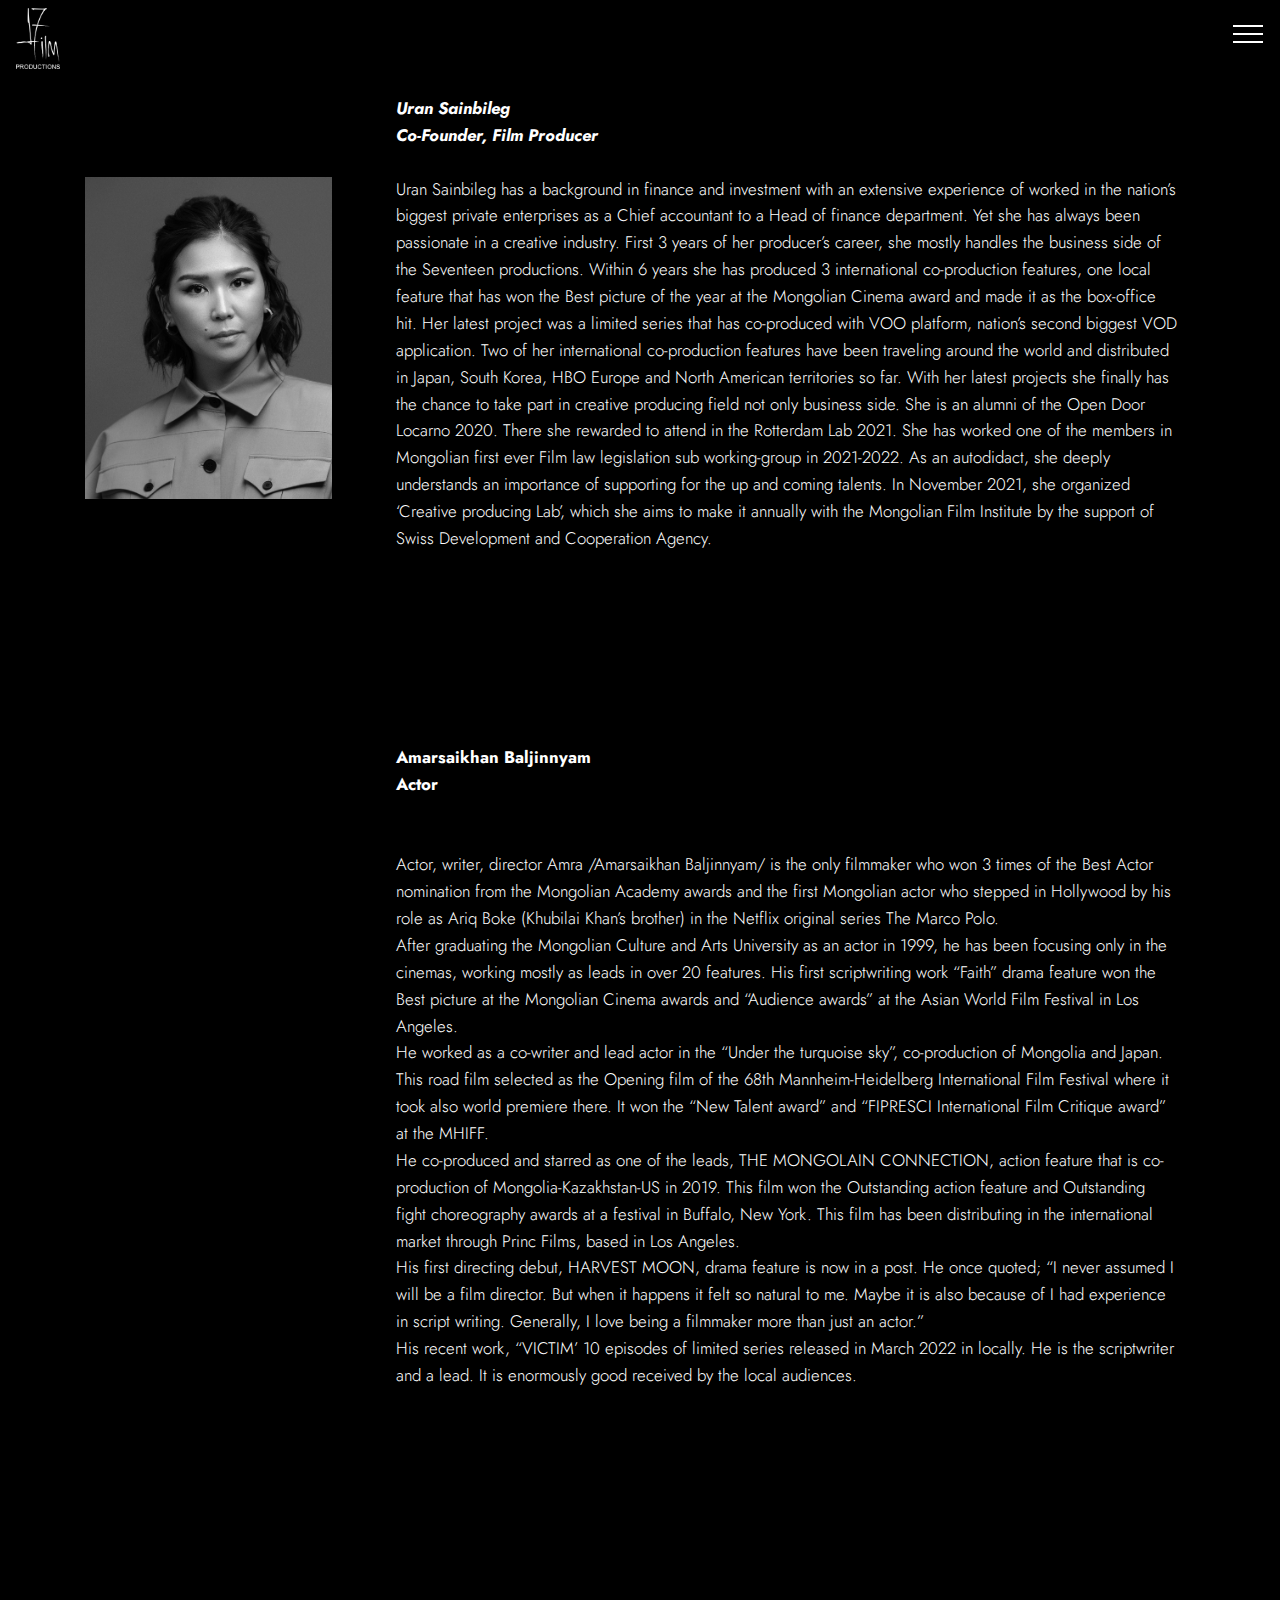
==== commit aa134e99: "Add files via upload" ====
--- a/html.html
+++ b/html.html
@@ -55,14 +55,14 @@
         </div>
         <div class="collapse navbar-collapse" id="navbarSupportedContent">
             <ul class="navbar-nav nav-dropdown nav-right" data-app-modern-menu="true"><li class="nav-item">
-                    <a class="nav-link link text-white display-4" href="page1.html">Harvest Moon &nbsp; &nbsp; &nbsp; &nbsp; &nbsp; &nbsp; &nbsp; &nbsp; &nbsp; &nbsp; &nbsp;&nbsp;</a>
+                    <a class="nav-link link text-white display-4" href="page1.html#testimonials2-1v">Harvest Moon &nbsp; &nbsp; &nbsp; &nbsp; &nbsp; &nbsp; &nbsp; &nbsp; &nbsp; &nbsp; &nbsp;&nbsp;</a>
                 </li><li class="nav-item"><a class="nav-link link text-white display-4" href="page1.html#testimonials2-1y">The Mongolian Connection&nbsp; &nbsp; &nbsp; &nbsp; &nbsp; &nbsp; &nbsp; &nbsp; &nbsp; &nbsp; &nbsp; &nbsp;</a></li><li class="nav-item"><a class="nav-link link text-white display-4" href="http://undertheturquoisesky.com/" target="_blank">Under the turqouise sky &nbsp; &nbsp; &nbsp; &nbsp; &nbsp; &nbsp; &nbsp; &nbsp; &nbsp; &nbsp; &nbsp; &nbsp;</a></li><li class="nav-item"><a class="nav-link link text-white display-4" href="page1.html#testimonials2-25">Victim &nbsp; &nbsp; &nbsp; &nbsp; &nbsp; &nbsp; &nbsp; &nbsp; &nbsp; &nbsp; &nbsp; &nbsp;</a></li></ul>
             
         </div>
     </nav>
 </section>
 
-<section class="engine"><a href="https://mobirise.info/t">free amp templates</a></section><section class="testimonials2 cid-t61bu9Mz0l" id="testimonials2-i">
+<section class="engine"><a href="https://mobirise.info/v">free html templates</a></section><section class="testimonials2 cid-t61bu9Mz0l" id="testimonials2-i">
 
     
 
@@ -74,7 +74,7 @@
               <img src="assets/images/uran-01-1162x1514.jpg" alt="" title="">
             </div>
             <div class="media-content px-3 align-self-center mbr-white py-2">
-                    <p class="mbr-text testimonial-text mbr-fonts-style display-7"><strong>Uran Sainbileg </strong><br><strong>/Co-founder, Film producer/</strong><br><strong><br></strong><span style="font-style: normal;">Uran Sainbileg has a background in finance and investment with an extensive experience of worked in the nation’s biggest private enterprises as a Chief accountant to a Head of finance department. Yet she has always been passionate in a creative industry. First 3 years of her producer’s career, she mostly handles the business side of the Seventeen productions. Within 6 years she has produced 3 international co-production features, one local feature that has won the Best picture of the year at the Mongolian Cinema award and made it as the box-office hit. Her latest project was a limited series that has co-produced with VOO platform, nation’s second biggest VOD application. Two of her international co-production features have been traveling around the world and distributed in Japan, South Korea, HBO Europe and North American territories so far. With her latest projects she finally has the chance to take part in creative producing field not only business side. She is an alumni of the Open Door Locarno 2020. There she rewarded to attend in the Rotterdam Lab 2021. She has worked one of the members in Mongolian first ever Film law legislation sub working-group in 2021-2022. As an autodidact, she deeply understands an importance of supporting for the up and coming talents. In November 2021, she organized ‘Creative producing Lab’, which she aims to make it annually with the Mongolian Film Institute by the support of Swiss Development and Cooperation Agency.
+                    <p class="mbr-text testimonial-text mbr-fonts-style display-7"><span style="font-style: normal;"><br></span><strong>Uran Sainbileg</strong><br><strong>Co-Founder, Film Producer</strong><br><strong><br></strong><span style="font-style: normal;">Uran Sainbileg has a background in finance and investment with an extensive experience of worked in the nation’s biggest private enterprises as a Chief accountant to a Head of finance department. Yet she has always been passionate in a creative industry. First 3 years of her producer’s career, she mostly handles the business side of the Seventeen productions. Within 6 years she has produced 3 international co-production features, one local feature that has won the Best picture of the year at the Mongolian Cinema award and made it as the box-office hit. Her latest project was a limited series that has co-produced with VOO platform, nation’s second biggest VOD application. Two of her international co-production features have been traveling around the world and distributed in Japan, South Korea, HBO Europe and North American territories so far. With her latest projects she finally has the chance to take part in creative producing field not only business side. She is an alumni of the Open Door Locarno 2020. There she rewarded to attend in the Rotterdam Lab 2021. She has worked one of the members in Mongolian first ever Film law legislation sub working-group in 2021-2022. As an autodidact, she deeply understands an importance of supporting for the up and coming talents. In November 2021, she organized ‘Creative producing Lab’, which she aims to make it annually with the Mongolian Film Institute by the support of Swiss Development and Cooperation Agency.
                     </span></p>
                     <p class="mbr-author-name pt-4 mb-2 mbr-fonts-style display-7"></p>
                     <p class="mbr-author-desc mbr-fonts-style display-7"></p>
@@ -95,7 +95,7 @@
               <img src="assets/images/amra-01-313x422.jpg" alt="" title="">
             </div>
             <div class="media-content px-3 align-self-center mbr-white py-2">
-                    <p class="mbr-text testimonial-text mbr-fonts-style display-7"><span style="font-style: normal;"><strong>Amarsaikhan Baljinnyam</strong></span><br><span style="font-style: normal;"><strong>/Actor/<br></strong><br><br>Actor, writer, director Amra /Amarsaikhan Baljinnyam/ is the only filmmaker who won 3 times of the Best Actor nomination from the Mongolian Academy awards and the first Mongolian actor who stepped in Hollywood by his role as Ariq Boke (Khubilai Khan’s brother) in the Netflix original series The Marco Polo.
+                    <p class="mbr-text testimonial-text mbr-fonts-style display-7"><span style="font-style: normal;"><strong>Amarsaikhan Baljinnyam</strong></span><br><span style="font-style: normal;"><strong>Actor</strong></span><br><span style="font-style: normal;"><strong><br></strong><br>Actor, writer, director Amra /Amarsaikhan Baljinnyam/ is the only filmmaker who won 3 times of the Best Actor nomination from the Mongolian Academy awards and the first Mongolian actor who stepped in Hollywood by his role as Ariq Boke (Khubilai Khan’s brother) in the Netflix original series The Marco Polo.
 <br>After graduating the Mongolian Culture and Arts University as an actor in 1999, he has been focusing only in the cinemas, working mostly as leads in over 20 features. His first scriptwriting work “Faith” drama feature won the Best picture at the Mongolian Cinema awards and “Audience awards” at the Asian World Film Festival in Los Angeles.
 <br>He worked as a co-writer and lead actor in the “Under the turquoise sky”, co-production of Mongolia and Japan. This road film selected as the Opening film of the 68th Mannheim-Heidelberg International Film Festival where it took also world premiere there. It won the “New Talent award” and “FIPRESCI International Film Critique award” at the MHIFF.
 <br>He co-produced and starred as one of the leads, THE MONGOLAIN CONNECTION, action feature that is co-production of Mongolia-Kazakhstan-US in 2019. This film won the Outstanding action feature and Outstanding fight choreography awards at a festival in Buffalo, New York. This film has been distributing in the international market through Princ Films, based in Los Angeles.
--- a/assets/mobirise/css/mbr-additional.css
+++ b/assets/mobirise/css/mbr-additional.css
@@ -2616,8 +2616,8 @@
   color: #ffffff !important;
 }
 .cid-t61bu9Mz0l {
-  padding-top: 0px;
-  padding-bottom: 0px;
+  padding-top: 60px;
+  padding-bottom: 60px;
   background-color: #000000;
 }
 .cid-t61bu9Mz0l .testimonial-text {
@@ -2643,8 +2643,8 @@
   }
 }
 .cid-t61bvjloVz {
-  padding-top: 0px;
-  padding-bottom: 0px;
+  padding-top: 60px;
+  padding-bottom: 60px;
   background-color: #000000;
 }
 .cid-t61bvjloVz .testimonial-text {
--- a/assets/mobirise/css/mbr-additional.css
+++ b/assets/mobirise/css/mbr-additional.css
@@ -2616,8 +2616,8 @@
   color: #ffffff !important;
 }
 .cid-t61bu9Mz0l {
-  padding-top: 0px;
-  padding-bottom: 0px;
+  padding-top: 60px;
+  padding-bottom: 60px;
   background-color: #000000;
 }
 .cid-t61bu9Mz0l .testimonial-text {
@@ -2643,8 +2643,8 @@
   }
 }
 .cid-t61bvjloVz {
-  padding-top: 0px;
-  padding-bottom: 0px;
+  padding-top: 60px;
+  padding-bottom: 60px;
   background-color: #000000;
 }
 .cid-t61bvjloVz .testimonial-text {
